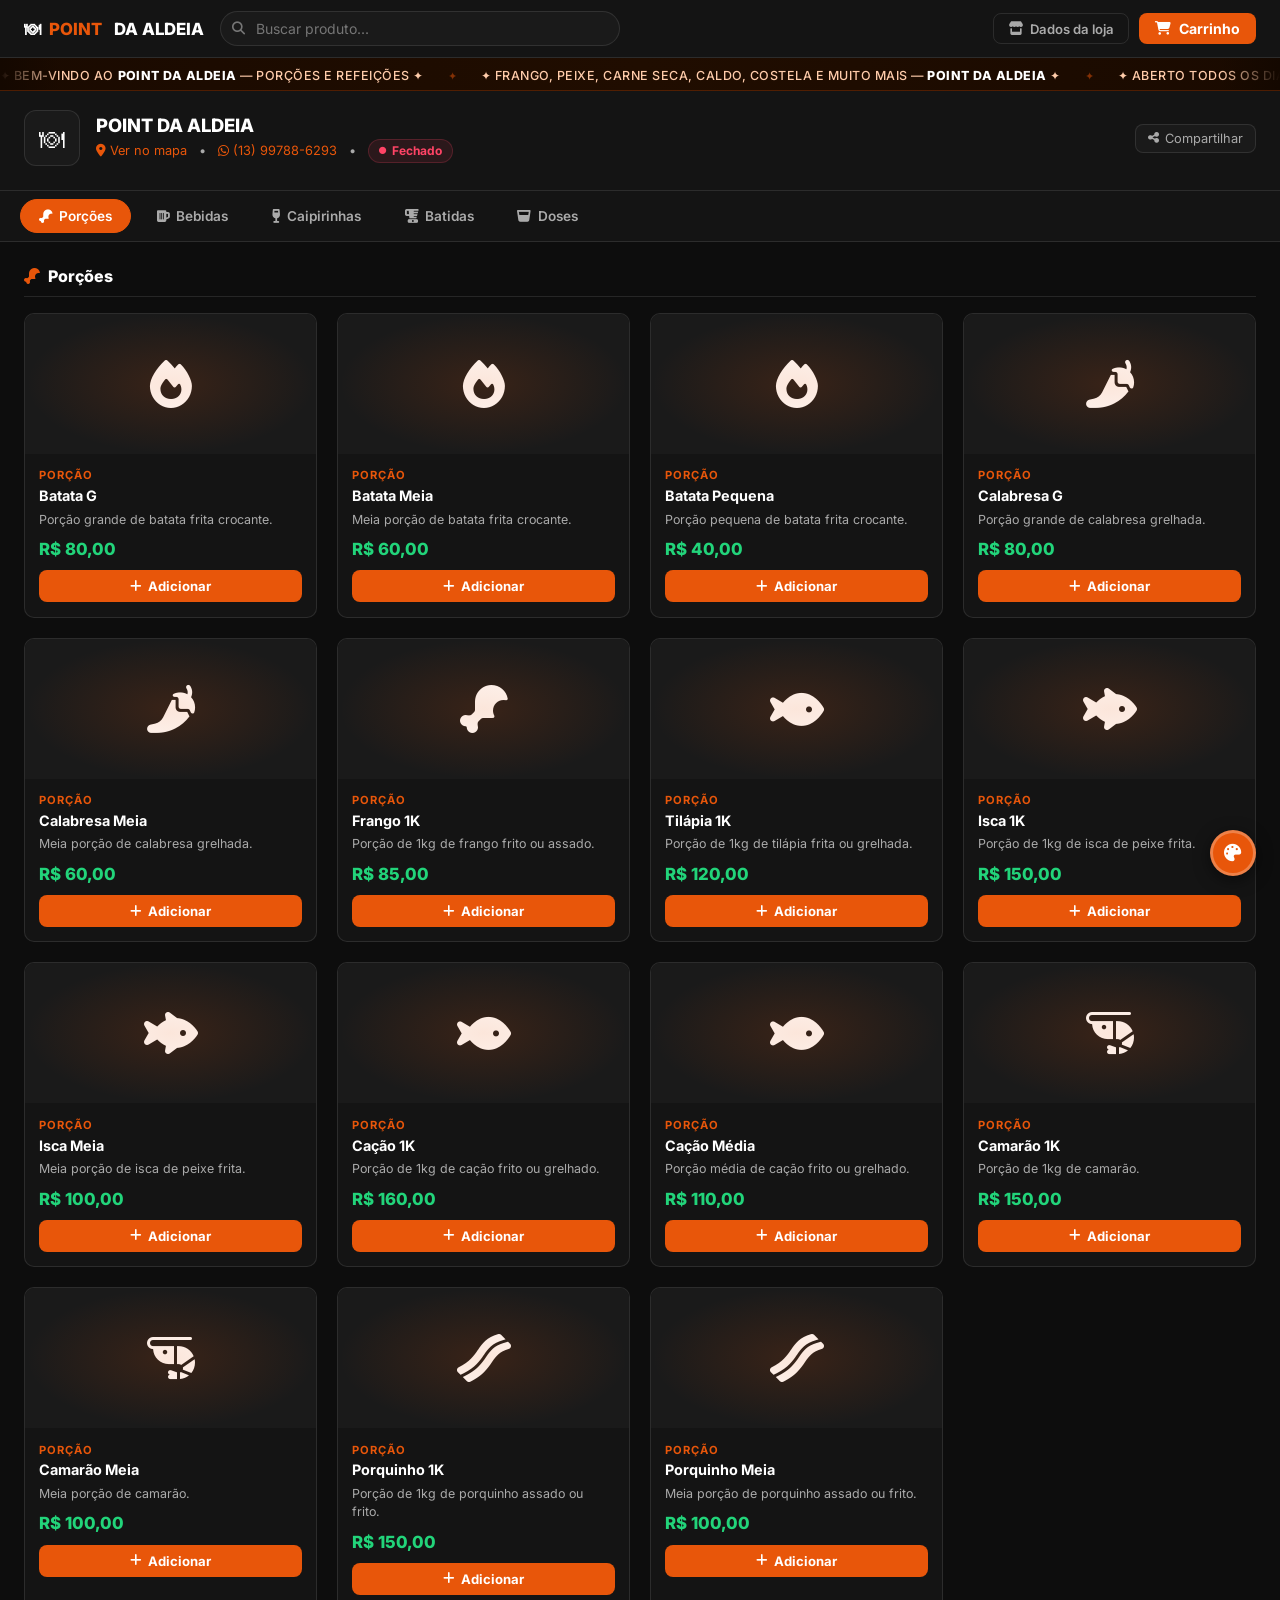
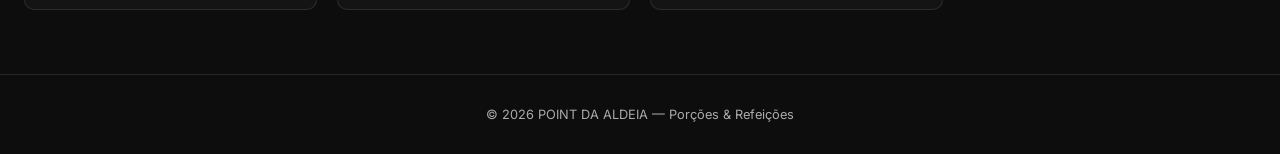
==== index.html @ bfcce894 "Atualizacao 05/09/2026 11:30:42" ====
﻿<!DOCTYPE html>
<html lang="pt-BR">
<head>
<meta charset="UTF-8">
<meta name="viewport" content="width=device-width, initial-scale=1.0, maximum-scale=1.0">
<title>POINT DA ALDEIA</title>
<link href="https://fonts.googleapis.com/css2?family=Inter:wght@300;400;500;600;700;800&display=swap" rel="stylesheet">
<link rel="stylesheet" href="https://cdnjs.cloudflare.com/ajax/libs/font-awesome/6.5.0/css/all.min.css">
<style>
/* ===================== LOJA (dark) ===================== */
:root{
  --bg:#0d0d0d;--bg2:#141414;--bg3:#1a1a1a;--card:#141414;
  --border:rgba(255,255,255,.10);--primary:#e8560a;--primary-d:#c44308;
  --text:#ffffff;--text2:#aaa;--success:#22d47a;--danger:#ff4466;
  --radius:10px;--shadow:0 8px 32px rgba(0,0,0,.5);
}
*{margin:0;padding:0;box-sizing:border-box;}
html{scroll-behavior:smooth;}
body{font-family:'Inter',sans-serif;background:var(--bg);color:var(--text);min-height:100vh;display:flex;flex-direction:column;}
a{text-decoration:none;color:inherit;}
button{font-family:inherit;cursor:pointer;}

/* TOPBAR */
.topbar{background:var(--bg2);border-bottom:1px solid var(--border);height:58px;display:flex;align-items:center;gap:1rem;padding:0 1.5rem;position:sticky;top:0;z-index:100;}
.topbar-logo{font-size:1.05rem;font-weight:800;white-space:nowrap;flex-shrink:0;display:flex;align-items:center;gap:.5rem;}
.topbar-logo span{color:var(--primary);}
.topbar-search{flex:1;max-width:400px;position:relative;display:flex;align-items:center;}
.topbar-search i{position:absolute;left:.75rem;font-size:.82rem;pointer-events:none;opacity:.4;}
.topbar-search input{width:100%;background:var(--bg3);border:1px solid var(--border);color:var(--text);padding:.48rem .85rem .48rem 2.2rem;border-radius:20px;font-size:.875rem;font-family:inherit;outline:none;transition:border .2s;}
.topbar-search input:focus{border-color:var(--primary);}
.topbar-right{display:flex;align-items:center;gap:.6rem;margin-left:auto;flex-shrink:0;}
.btn-dados{background:transparent;border:1px solid var(--border);color:var(--text2);padding:.4rem .9rem;border-radius:8px;font-size:.82rem;font-weight:600;display:flex;align-items:center;gap:.4rem;transition:all .2s;}
.btn-dados:hover{border-color:var(--primary);color:var(--primary);}
/* BOTÃO CARRINHO NA TOPBAR */
.btn-cart-top{position:relative;background:var(--primary);color:#fff;border:none;padding:.42rem 1rem;border-radius:8px;font-size:.88rem;font-weight:700;display:flex;align-items:center;gap:.5rem;cursor:pointer;transition:background .2s;}
.btn-cart-top:hover{background:var(--primary-d);}
.btn-cart-top .ct-badge{background:#fff;color:var(--primary);font-size:.65rem;font-weight:800;border-radius:50%;width:18px;height:18px;display:inline-flex;align-items:center;justify-content:center;margin-left:2px;}
.btn-cart-top .ct-badge.hidden{display:none;}

/* TICKER */
.ticker-wrap{width:100%;overflow:hidden;background:linear-gradient(90deg,#1a0a00,#200d00,#1a0a00);border-bottom:1px solid rgba(232,86,10,.25);padding:.38rem 0;position:relative;}
.ticker-wrap::before,.ticker-wrap::after{content:'';position:absolute;top:0;width:60px;height:100%;z-index:2;}
.ticker-wrap::before{left:0;background:linear-gradient(to right,#140800,transparent);}
.ticker-wrap::after{right:0;background:linear-gradient(to left,#140800,transparent);}
.ticker-track{display:inline-flex;align-items:center;gap:1.5rem;white-space:nowrap;animation:ticker 35s linear infinite;}
.ticker-track:hover{animation-play-state:paused;}
.ticker-item{font-size:.78rem;font-weight:500;color:#ffccaa;letter-spacing:.04em;text-transform:uppercase;}
.ticker-item strong{color:#fff;font-weight:800;}
.ticker-sep{color:rgba(232,86,10,.5);font-size:.7rem;}
@keyframes ticker{0%{transform:translateX(0);}100%{transform:translateX(-50%);}}

/* STORE HEADER */
.store-header{background:var(--bg2);border-bottom:1px solid var(--border);padding:1.2rem 1.5rem .9rem;}
.store-header-top{display:flex;align-items:center;gap:1rem;margin-bottom:.6rem;}
.store-avatar{width:56px;height:56px;border-radius:12px;background:var(--bg3);border:1px solid var(--border);display:flex;align-items:center;justify-content:center;font-size:1.6rem;flex-shrink:0;}
.store-info h1{font-size:1.15rem;font-weight:800;margin-bottom:.2rem;}
.store-meta{display:flex;align-items:center;gap:.75rem;flex-wrap:wrap;font-size:.8rem;color:var(--text2);}
.store-meta a{color:var(--primary);}
.store-meta a:hover{text-decoration:underline;}
.status-pill{display:inline-flex;align-items:center;gap:.35rem;font-size:.75rem;font-weight:700;padding:.2rem .65rem;border-radius:50px;}
.status-pill.open{background:rgba(34,212,122,.12);color:var(--success);border:1px solid rgba(34,212,122,.25);}
.status-pill.closed{background:rgba(255,68,102,.1);color:var(--danger);border:1px solid rgba(255,68,102,.2);}
.btn-share{background:var(--bg3);border:1px solid var(--border);color:var(--text2);padding:.38rem .75rem;border-radius:8px;font-size:.8rem;display:flex;align-items:center;gap:.4rem;}
.btn-share:hover{border-color:var(--primary);color:var(--primary);}

/* CAT BAR */
.cat-bar-wrap{background:var(--bg2);border-bottom:1px solid var(--border);overflow-x:auto;scrollbar-width:none;position:sticky;top:58px;z-index:90;}
.cat-bar-wrap::-webkit-scrollbar{display:none;}
.cat-bar{display:flex;padding:.5rem 1.25rem;gap:.4rem;min-width:max-content;}
.cat-btn{background:transparent;border:1px solid transparent;color:var(--text2);padding:.5rem 1.1rem;border-radius:20px;font-size:.85rem;font-weight:600;white-space:nowrap;display:flex;align-items:center;gap:.4rem;transition:all .18s;}
.cat-btn:hover{background:var(--bg3);color:var(--text);}
.cat-btn.active{background:var(--primary);border-color:var(--primary);color:#fff;}

/* PRODUTOS */
.products-area{padding:1.5rem;flex:1;}
.cat-section{margin-bottom:2.5rem;}
.cat-section-title{font-size:1rem;font-weight:800;margin-bottom:1rem;padding-bottom:.6rem;border-bottom:1px solid var(--border);display:flex;align-items:center;gap:.5rem;}
.products-grid{display:grid;grid-template-columns:repeat(auto-fill,minmax(270px,1fr));gap:1.25rem;}
.product-card{background:var(--card);border:1px solid var(--border);border-radius:var(--radius);overflow:hidden;transition:transform .2s,box-shadow .2s,border-color .2s;cursor:pointer;}
.product-card:hover{transform:translateY(-4px);box-shadow:0 12px 40px rgba(0,0,0,.6);border-color:rgba(232,86,10,.4);}
.product-card.hidden{display:none;}
.card-img{width:100%;height:140px;background:var(--bg3);display:flex;align-items:center;justify-content:center;font-size:3rem;position:relative;overflow:hidden;}
.card-img .bg-gradient{position:absolute;inset:0;background:radial-gradient(ellipse at center,rgba(232,86,10,.15),transparent 70%);}
.card-body{padding:.9rem;}
.card-cat{font-size:.7rem;color:var(--primary);font-weight:700;text-transform:uppercase;letter-spacing:.08em;margin-bottom:.3rem;}
.card-body h3{font-size:.9rem;font-weight:700;line-height:1.3;margin-bottom:.3rem;}
.card-desc{font-size:.78rem;color:var(--text2);margin-bottom:.65rem;display:-webkit-box;-webkit-line-clamp:2;-webkit-box-orient:vertical;overflow:hidden;line-height:1.45;}
.card-price{font-size:1.05rem;font-weight:800;color:var(--success);margin-bottom:.7rem;}
.card-actions{display:flex;gap:.5rem;}
.btn-pedir{flex:1;background:var(--primary);color:#fff;border:none;padding:.5rem;border-radius:8px;font-weight:700;font-size:.82rem;display:flex;align-items:center;justify-content:center;gap:.35rem;transition:background .2s;cursor:pointer;}
.btn-pedir:hover{background:var(--primary-d);}
.empty-state{grid-column:1/-1;text-align:center;padding:4rem 2rem;color:var(--text2);}
.empty-state i{font-size:3rem;margin-bottom:1rem;display:block;opacity:.4;}
.footer{text-align:center;padding:2rem 1.5rem;color:var(--text2);font-size:.8rem;border-top:1px solid var(--border);margin-top:auto;}

/* MODAL PRODUTO (loja) */
.modal-overlay{display:none;position:fixed;inset:0;background:rgba(0,0,0,.8);z-index:400;align-items:center;justify-content:center;padding:1rem;backdrop-filter:blur(4px);}
.modal-overlay.open{display:flex;}
.loja-modal{background:var(--bg2);border:1px solid var(--border);border-radius:14px;width:100%;max-width:480px;max-height:90vh;overflow-y:auto;position:relative;box-shadow:var(--shadow);}
.loja-modal-img{width:100%;height:200px;background:var(--bg3);display:flex;align-items:center;justify-content:center;font-size:4rem;position:relative;}
.loja-modal-body{padding:1.5rem;}
.loja-modal-body h2{font-size:1.25rem;font-weight:800;margin-bottom:.5rem;}
.loja-modal-price{font-size:1.4rem;font-weight:800;color:var(--success);margin-bottom:.5rem;}
.loja-modal-cat{font-size:.75rem;color:var(--primary);font-weight:700;text-transform:uppercase;letter-spacing:.08em;margin-bottom:.75rem;}
.loja-modal-desc{font-size:.875rem;color:var(--text2);line-height:1.65;margin-bottom:1.5rem;}
.btn-close-loja-modal{position:absolute;top:.9rem;right:.9rem;background:var(--bg3);border:1px solid var(--border);color:var(--text2);width:30px;height:30px;border-radius:7px;display:flex;align-items:center;justify-content:center;font-size:.9rem;z-index:1;cursor:pointer;}
.loja-modal-actions{display:flex;gap:.75rem;}
.btn-add-modal{flex:1;background:var(--primary);color:#fff;border:none;padding:.75rem;border-radius:10px;font-size:.95rem;font-weight:800;cursor:pointer;}
.btn-add-modal:hover{background:var(--primary-d);}
.btn-close-modal-sec{background:var(--bg3);border:1px solid var(--border);color:var(--text2);padding:.75rem 1.2rem;border-radius:10px;font-size:.9rem;font-weight:700;cursor:pointer;}

/* TOAST */
.toast-wrap{position:fixed;bottom:1.5rem;left:50%;transform:translateX(-50%);z-index:9999;display:flex;flex-direction:column;gap:.4rem;align-items:center;pointer-events:none;}
.toast{background:var(--bg2);border:1px solid var(--border);padding:.65rem 1.1rem;border-radius:10px;font-size:.85rem;min-width:200px;text-align:center;box-shadow:var(--shadow);animation:fadeUp .3s ease;}
.toast.success{border-color:var(--success);color:var(--success);}
.toast.error{border-color:var(--danger);color:var(--danger);}
@keyframes fadeUp{from{opacity:0;transform:translateY(10px);}to{opacity:1;transform:translateY(0);}}

@media(max-width:600px){
  .topbar{padding:0 .75rem;gap:.5rem;}
  .topbar-logo{font-size:.88rem;}
  .btn-dados span{display:none;}
  .products-area{padding:.75rem;}
  .products-grid{grid-template-columns:repeat(auto-fill,minmax(155px,1fr));gap:.75rem;}
  .card-img{height:110px;font-size:2.2rem;}
  .store-header{padding:.9rem .75rem .75rem;}
}

/* ===================== DRAWER DO CARRINHO ===================== */
#drawer-bg{
  display:none;position:fixed;inset:0;background:rgba(0,0,0,.6);z-index:500;
  backdrop-filter:blur(2px);
}
#drawer-bg.open{display:block;}

#cart-drawer{
  position:fixed;top:0;right:-100%;bottom:0;
  width:100%;max-width:520px;
  background:#f2f2f2;
  z-index:501;
  display:flex;flex-direction:column;
  transition:right .3s cubic-bezier(.25,.8,.25,1);
  overflow:hidden;
  font-family:'Inter',sans-serif;
}
#cart-drawer.open{right:0;}

/* Variáveis do drawer (tema claro) */
#cart-drawer{
  --dr-red:var(--primary);--dr-red-d:var(--primary-d);--dr-bg:#f2f2f2;--dr-white:#fff;
  --dr-border:#e5e5e5;--dr-text:#1a1a1a;--dr-muted:#888;--dr-radius:10px;
  --dr-success:#22c55e;
}

/* Páginas do drawer */
.dr-page{display:none;flex-direction:column;height:100%;}
.dr-page.active{display:flex;}

/* Topbar do drawer */
.dr-topbar{
  display:flex;align-items:center;justify-content:space-between;
  padding:12px 16px;border-bottom:1px solid var(--dr-border);
  background:var(--dr-white);min-height:52px;flex-shrink:0;
}
.dr-back{width:32px;height:32px;display:flex;align-items:center;justify-content:center;color:var(--dr-red);font-size:1rem;cursor:pointer;border:none;background:none;}
.dr-title{font-size:.95rem;font-weight:700;color:var(--dr-text);flex:1;text-align:center;}
.dr-action{font-size:.82rem;font-weight:700;color:var(--dr-red);cursor:pointer;border:none;background:none;min-width:32px;text-align:right;}

/* Body rolável */
.dr-body{flex:1;overflow-y:auto;}

/* Bottom bar */
.dr-bottom{padding:12px 16px;border-top:1px solid var(--dr-border);background:var(--dr-white);flex-shrink:0;}
.dr-sub-row{display:flex;justify-content:space-between;font-size:.82rem;color:var(--dr-muted);margin-bottom:8px;}
.dr-sub-row strong{color:var(--dr-text);}
.dr-btn{width:100%;padding:14px;background:var(--dr-red);color:#fff;border:none;border-radius:var(--dr-radius);font-size:1rem;font-weight:700;cursor:pointer;transition:background .2s;font-family:'Inter',sans-serif;}
.dr-btn:hover{background:var(--dr-red-d);}
.dr-btn:disabled{background:#ccc;cursor:not-allowed;}


/* Itens do carrinho */
.cart-item{display:flex;align-items:flex-start;justify-content:space-between;padding:14px 16px;border-bottom:1px solid var(--dr-border);gap:10px;background:var(--dr-white);}
.ci-info h4{font-size:.9rem;font-weight:700;color:var(--dr-text);margin-bottom:3px;}
.ci-info .obs{font-size:.75rem;color:var(--dr-muted);margin-bottom:5px;}
.ci-info .price{font-size:.88rem;font-weight:700;color:var(--dr-text);}
.ci-right{display:flex;flex-direction:column;align-items:flex-end;gap:6px;}
.ci-alterar{font-size:.75rem;font-weight:700;color:var(--dr-red);cursor:pointer;border:none;background:none;}
.qty-ctrl{display:flex;align-items:center;gap:6px;border:1.5px solid var(--dr-border);border-radius:8px;overflow:hidden;}
.qty-ctrl button{width:30px;height:30px;display:flex;align-items:center;justify-content:center;color:var(--dr-red);cursor:pointer;border:none;background:none;font-size:.8rem;}
.qty-ctrl .qv{font-size:.88rem;font-weight:700;min-width:18px;text-align:center;color:var(--dr-text);}
.add-more{display:block;text-align:center;padding:14px 16px;color:var(--dr-red);font-size:.88rem;font-weight:700;cursor:pointer;border:none;background:none;width:100%;}

/* Produto detalhe */
.prod-img-dr{width:100%;height:200px;background:#f0ebe6;display:flex;align-items:center;justify-content:center;font-size:5rem;}
.prod-body-dr{padding:16px;}
.prod-body-dr h2{font-size:1.1rem;font-weight:800;color:var(--dr-text);margin-bottom:4px;}
.prod-price-dr{font-size:.9rem;color:var(--dr-muted);margin-bottom:14px;}
.prod-price-dr span{color:var(--dr-red);font-weight:700;}
.obs-label{font-size:.88rem;font-weight:700;color:var(--dr-text);margin-bottom:8px;}
.obs-input{width:100%;padding:12px;border:1.5px solid var(--dr-border);border-radius:8px;font-size:.88rem;color:var(--dr-text);resize:none;min-height:70px;outline:none;font-family:'Inter',sans-serif;}
.obs-input:focus{border-color:var(--dr-red);}
.add-bar{display:flex;align-items:center;justify-content:space-between;padding:12px 16px;border-top:1px solid var(--dr-border);background:var(--dr-white);flex-shrink:0;}
.add-bar .qty-ctrl button{width:34px;height:34px;}
.add-total-info{font-size:.75rem;color:var(--dr-muted);}
.add-total-info strong{display:block;font-size:.88rem;color:var(--dr-text);}
.btn-add-dr{padding:11px 24px;background:var(--dr-red);color:#fff;border-radius:10px;font-size:.9rem;font-weight:700;cursor:pointer;border:none;font-family:'Inter',sans-serif;}
.btn-add-dr:hover{background:var(--dr-red-d);}

/* Option cards */
.opt-card{display:flex;align-items:center;justify-content:space-between;padding:16px;border-bottom:1px solid var(--dr-border);cursor:pointer;background:var(--dr-white);transition:background .15s;}
.opt-card:hover{background:#fafafa;}
.opt-card.disabled{opacity:.4;pointer-events:none;}
.opt-left{display:flex;align-items:center;gap:12px;}
.opt-icon{width:40px;height:40px;border-radius:50%;display:flex;align-items:center;justify-content:center;font-size:1.1rem;flex-shrink:0;}
.opt-icon.red{background:#fde8df;color:var(--dr-red);}
.opt-icon.gray{background:#f0f0f0;color:#999;}
.opt-icon.green{background:#e6f9ef;color:#22c55e;}
.opt-icon.blue{background:#e8f0fe;color:#4285f4;}
.opt-icon.pix{background:#e6f9f5;color:#32bcad;}
.opt-text h4{font-size:.9rem;font-weight:700;color:var(--dr-text);margin-bottom:2px;}
.opt-text p{font-size:.78rem;color:var(--dr-muted);}
.opt-chevron{color:var(--dr-muted);font-size:.8rem;}

/* Forms */
.form-sec{padding:16px;}
.fg{margin-bottom:14px;}
.fg label{display:block;font-size:.78rem;font-weight:600;color:var(--dr-muted);margin-bottom:5px;}
.fg label .req{color:var(--dr-red);}
.fg input,.fg select{width:100%;padding:11px 12px;border:1.5px solid var(--dr-border);border-radius:8px;font-size:.9rem;color:var(--dr-text);background:var(--dr-white);outline:none;transition:border .2s;font-family:'Inter',sans-serif;}
.fg input:focus,.fg select:focus{border-color:var(--dr-red);}
.fg-row{display:grid;grid-template-columns:1fr 1fr;gap:10px;}
.fg-row3{display:grid;grid-template-columns:1fr 1fr 1fr;gap:10px;}
.phone-row{display:flex;gap:6px;}
.phone-flag{display:flex;align-items:center;gap:4px;padding:11px 10px;border:1.5px solid var(--dr-border);border-radius:8px;font-size:.85rem;font-weight:600;flex-shrink:0;color:var(--dr-text);}

/* Revisar */
.rev-sec{border-bottom:1px solid var(--dr-border);padding:14px 16px;background:var(--dr-white);}
.rev-hdr{display:flex;align-items:center;justify-content:space-between;margin-bottom:8px;}
.rev-hdr h3{font-size:.88rem;font-weight:700;color:var(--dr-text);display:flex;align-items:center;gap:8px;}
.rev-hdr .alt{font-size:.78rem;font-weight:700;color:var(--dr-red);cursor:pointer;border:none;background:none;}
.rev-info{font-size:.83rem;color:var(--dr-muted);line-height:1.6;}
.rev-info strong{color:var(--dr-text);}
.tot-sec{padding:14px 16px;}
.tot-row{display:flex;justify-content:space-between;font-size:.88rem;margin-bottom:5px;color:var(--dr-muted);}
.tot-row.final{font-size:1rem;font-weight:800;color:var(--dr-text);margin-top:8px;padding-top:8px;border-top:1px solid var(--dr-border);}
.cupom-sec{padding:10px 16px;border-top:1px solid var(--dr-border);}
.cupom-tog{display:flex;align-items:center;justify-content:space-between;cursor:pointer;font-size:.85rem;font-weight:600;color:var(--dr-text);border:none;background:none;width:100%;}

/* Confirmação */
.conf-body{padding:18px 16px;}
.conf-hdr{display:flex;align-items:flex-start;justify-content:space-between;margin-bottom:4px;}
.conf-hdr h2{font-size:1rem;font-weight:800;color:var(--dr-text);}
.conf-badge{font-size:.75rem;font-weight:700;padding:4px 12px;border-radius:50px;background:#fff8e1;color:#f59e0b;border:1px solid #fde68a;}
.conf-date{font-size:.8rem;color:var(--dr-muted);margin-bottom:14px;}
.btn-wa-full{width:100%;padding:14px;background:#25D366;color:#fff;border:none;border-radius:var(--dr-radius);font-size:1rem;font-weight:700;display:flex;align-items:center;justify-content:center;gap:8px;margin-bottom:14px;cursor:pointer;font-family:'Inter',sans-serif;}
.btn-wa-full:hover{background:#1ebe5d;}
.conf-items{border:1px solid var(--dr-border);border-radius:var(--dr-radius);overflow:hidden;margin-bottom:12px;}
.conf-item{display:flex;justify-content:space-between;padding:10px 14px;font-size:.88rem;border-bottom:1px solid var(--dr-border);background:var(--dr-white);}
.conf-item:last-child{border-bottom:none;}
.conf-item .nm{font-weight:600;color:var(--dr-text);}
.conf-item .vl{font-weight:700;color:var(--dr-text);}
.conf-totals{border:1px solid var(--dr-border);border-radius:var(--dr-radius);overflow:hidden;margin-bottom:12px;}
.conf-tot-row{display:flex;justify-content:space-between;padding:10px 14px;font-size:.88rem;border-bottom:1px solid var(--dr-border);color:var(--dr-muted);background:var(--dr-white);}
.conf-tot-row:last-child{border-bottom:none;font-weight:800;color:var(--dr-text);font-size:.95rem;}
.conf-info{border:1px solid var(--dr-border);border-radius:var(--dr-radius);padding:12px 14px;font-size:.85rem;margin-bottom:10px;background:var(--dr-white);}
.conf-info h4{font-size:.75rem;font-weight:700;color:var(--dr-muted);margin-bottom:5px;text-transform:uppercase;letter-spacing:.04em;}
.conf-info p{color:var(--dr-muted);line-height:1.6;}
.conf-info strong{color:var(--dr-red);}
.btn-voltar-loja{width:100%;padding:12px;background:#f0f0f0;color:var(--dr-text);border:none;border-radius:var(--dr-radius);font-size:.9rem;font-weight:700;cursor:pointer;font-family:'Inter',sans-serif;}

/* Modal troco */
.troco-bg{display:none;position:fixed;inset:0;background:rgba(0,0,0,.5);z-index:600;align-items:flex-end;justify-content:center;}
.troco-bg.open{display:flex;}
.troco-box{background:#fff;border-radius:16px 16px 0 0;padding:24px 20px 32px;width:100%;max-width:520px;}
.troco-box h3{font-size:1rem;font-weight:800;color:#1a1a1a;margin-bottom:6px;}
.troco-box p{font-size:.85rem;color:#888;margin-bottom:12px;}
.troco-box input{width:100%;padding:12px;border:1.5px solid #e5e5e5;border-radius:8px;font-size:1rem;outline:none;margin-bottom:12px;font-family:'Inter',sans-serif;}
.troco-box input:focus{border-color:var(--primary);}
.btn-troco-ok{width:100%;padding:14px;background:var(--primary);color:#fff;border:none;border-radius:10px;font-size:.95rem;font-weight:700;cursor:pointer;margin-bottom:8px;font-family:'Inter',sans-serif;}
.btn-troco-cancel{width:100%;padding:12px;background:#f0f0f0;color:#1a1a1a;border:none;border-radius:10px;font-size:.9rem;font-weight:600;cursor:pointer;font-family:'Inter',sans-serif;}

/* Carrinho vazio */
.cart-empty{display:flex;flex-direction:column;align-items:center;justify-content:center;padding:60px 20px;color:var(--dr-muted);text-align:center;}
.cart-empty i{font-size:2.5rem;margin-bottom:12px;opacity:.3;}
.cart-empty p{margin-bottom:16px;font-size:.9rem;}
.cart-empty button{background:none;border:none;color:var(--dr-red);font-size:.9rem;font-weight:700;cursor:pointer;}

@media(min-width:600px){
  .troco-bg{align-items:center;}
  .troco-box{border-radius:16px;}
}
</style>
</head>
<body>

<!-- ======= TOPBAR ======= -->
<header class="topbar">
  <div class="topbar-logo">&#127869; <span>POINT</span>&nbsp;DA ALDEIA</div>
  <div class="topbar-search">
    <i class="fas fa-search"></i>
    <input type="text" id="searchInput" placeholder="Buscar produto...">
  </div>
  <div class="topbar-right">
    <a href="loja.html" class="btn-dados">
      <i class="fas fa-store"></i> <span>Dados da loja</span>
    </a>
    <button class="btn-cart-top" onclick="drawerAbrir('dr-carrinho')" id="btnCartTop">
      <i class="fas fa-shopping-cart"></i> Carrinho
      <span class="ct-badge hidden" id="ctBadge">0</span>
    </button>
  </div>
</header>

<!-- TICKER -->
<div class="ticker-wrap">
  <div class="ticker-track">
    <span class="ticker-item">&#10022; Bem-vindo ao <strong>POINT DA ALDEIA</strong> &mdash; Por&ccedil;&otilde;es e Refei&ccedil;&otilde;es &#10022;</span>
    <span class="ticker-sep">&#10022;</span>
    <span class="ticker-item">&#10022; Frango, peixe, carne seca, caldo, costela e muito mais &mdash; <strong>POINT DA ALDEIA</strong> &#10022;</span>
    <span class="ticker-sep">&#10022;</span>
    <span class="ticker-item">&#10022; Aberto todos os dias das <strong>11h &agrave;s 20h</strong> &#10022;</span>
    <span class="ticker-sep">&#10022;</span>
    <span class="ticker-item">&#10022; Bem-vindo ao <strong>POINT DA ALDEIA</strong> &mdash; Por&ccedil;&otilde;es e Refei&ccedil;&otilde;es &#10022;</span>
    <span class="ticker-sep">&#10022;</span>
    <span class="ticker-item">&#10022; Frango, peixe, carne seca, caldo, costela e muito mais &mdash; <strong>POINT DA ALDEIA</strong> &#10022;</span>
    <span class="ticker-sep">&#10022;</span>
    <span class="ticker-item">&#10022; Aberto todos os dias das <strong>11h &agrave;s 20h</strong> &#10022;</span>
    <span class="ticker-sep">&#10022;</span>
  </div>
</div>

<!-- STORE HEADER -->
<div class="store-header">
  <div class="store-header-top">
    <div class="store-avatar">&#127869;</div>
    <div class="store-info">
      <h1>POINT DA ALDEIA</h1>
      <div class="store-meta">
        <a href="https://maps.app.goo.gl/3Fhbeh4ubEvN22kW8" target="_blank"><i class="fas fa-map-marker-alt"></i> Ver no mapa</a>
        <span>&bull;</span>
        <a href="https://wa.me/5513997886293" target="_blank"><i class="fab fa-whatsapp"></i> (13) 99788-6293</a>
        <span>&bull;</span>
        <span id="statusBadge" class="status-pill"></span>
      </div>
    </div>
    <div style="margin-left:auto;">
      <button class="btn-share" onclick="compartilhar()"><i class="fas fa-share-alt"></i> Compartilhar</button>
    </div>
  </div>
</div>

<!-- CAT BAR -->
<div class="cat-bar-wrap">
  <div class="cat-bar" id="catBar">
    <button class="cat-btn active" data-cat="porcoes"><i class="fas fa-drumstick-bite"></i> Por&ccedil;&otilde;es</button>
    <button class="cat-btn" data-cat="bebidas"><i class="fas fa-beer-mug-empty"></i> Bebidas</button>
    <button class="cat-btn" data-cat="caipirinhas"><i class="fas fa-wine-glass"></i> Caipirinhas</button>
    <button class="cat-btn" data-cat="batidas"><i class="fas fa-blender"></i> Batidas</button>
    <button class="cat-btn" data-cat="doses"><i class="fas fa-glass-whiskey"></i> Doses</button>
  </div>
</div>

<!-- PRODUTOS -->
<main class="products-area" id="productsArea">

  <!-- ===== PORÇÕES ===== -->
  <section class="cat-section" id="sec-porcoes">
    <h2 class="cat-section-title"><i class="fas fa-drumstick-bite" style="color:var(--primary)"></i> Por&ccedil;&otilde;es</h2>
    <div class="products-grid">

      <!-- Batata G -->
      <div class="product-card" data-name="batata frita grande porcao" onclick="abrirProdutoDrawer('Batata G',80,'🍟','Porção','Porção grande de batata frita crocante.')">
        <div class="card-img"><div class="bg-gradient"></div><i class="fas fa-fire"></i></div>
        <div class="card-body"><div class="card-cat">Por&ccedil;&atilde;o</div><h3>Batata G</h3><p class="card-desc">Por&ccedil;&atilde;o grande de batata frita crocante.</p><div class="card-price">R$ 80,00</div>
          <div class="card-actions"><button class="btn-pedir" onclick="event.stopPropagation();abrirProdutoDrawer('Batata G',80,'🍟','Porção','Porção grande de batata frita crocante.')"><i class="fas fa-plus"></i> Adicionar</button></div></div></div>

      <!-- Batata Meia -->
      <div class="product-card" data-name="batata frita meia porcao" onclick="abrirProdutoDrawer('Batata Meia',60,'🍟','Porção','Meia porção de batata frita crocante.')">
        <div class="card-img"><div class="bg-gradient"></div><i class="fas fa-fire"></i></div>
        <div class="card-body"><div class="card-cat">Por&ccedil;&atilde;o</div><h3>Batata Meia</h3><p class="card-desc">Meia por&ccedil;&atilde;o de batata frita crocante.</p><div class="card-price">R$ 60,00</div>
          <div class="card-actions"><button class="btn-pedir" onclick="event.stopPropagation();abrirProdutoDrawer('Batata Meia',60,'🍟','Porção','Meia porção de batata frita crocante.')"><i class="fas fa-plus"></i> Adicionar</button></div></div></div>

      <!-- Batata Pequena -->
      <div class="product-card" data-name="batata frita pequena porcao" onclick="abrirProdutoDrawer('Batata Pequena',40,'🍟','Porção','Porção pequena de batata frita crocante.')">
        <div class="card-img"><div class="bg-gradient"></div><i class="fas fa-fire"></i></div>
        <div class="card-body"><div class="card-cat">Por&ccedil;&atilde;o</div><h3>Batata Pequena</h3><p class="card-desc">Por&ccedil;&atilde;o pequena de batata frita crocante.</p><div class="card-price">R$ 40,00</div>
          <div class="card-actions"><button class="btn-pedir" onclick="event.stopPropagation();abrirProdutoDrawer('Batata Pequena',40,'🍟','Porção','Porção pequena de batata frita crocante.')"><i class="fas fa-plus"></i> Adicionar</button></div></div></div>

      <!-- Calabresa G -->
      <div class="product-card" data-name="calabresa linguica grande porcao" onclick="abrirProdutoDrawer('Calabresa G',80,'🌶️','Porção','Porção grande de calabresa grelhada.')">
        <div class="card-img"><div class="bg-gradient"></div><i class="fas fa-pepper-hot"></i></div>
        <div class="card-body"><div class="card-cat">Por&ccedil;&atilde;o</div><h3>Calabresa G</h3><p class="card-desc">Por&ccedil;&atilde;o grande de calabresa grelhada.</p><div class="card-price">R$ 80,00</div>
          <div class="card-actions"><button class="btn-pedir" onclick="event.stopPropagation();abrirProdutoDrawer('Calabresa G',80,'🌶️','Porção','Porção grande de calabresa grelhada.')"><i class="fas fa-plus"></i> Adicionar</button></div></div></div>

      <!-- Calabresa Meia -->
      <div class="product-card" data-name="calabresa linguica meia porcao" onclick="abrirProdutoDrawer('Calabresa Meia',60,'🌶️','Porção','Meia porção de calabresa grelhada.')">
        <div class="card-img"><div class="bg-gradient"></div><i class="fas fa-pepper-hot"></i></div>
        <div class="card-body"><div class="card-cat">Por&ccedil;&atilde;o</div><h3>Calabresa Meia</h3><p class="card-desc">Meia por&ccedil;&atilde;o de calabresa grelhada.</p><div class="card-price">R$ 60,00</div>
          <div class="card-actions"><button class="btn-pedir" onclick="event.stopPropagation();abrirProdutoDrawer('Calabresa Meia',60,'🌶️','Porção','Meia porção de calabresa grelhada.')"><i class="fas fa-plus"></i> Adicionar</button></div></div></div>

      <!-- Frango 1K -->
      <div class="product-card" data-name="frango 1kg porcao" onclick="abrirProdutoDrawer('Frango 1K',85,'🍗','Porção','Porção de 1kg de frango frito ou assado.')">
        <div class="card-img"><div class="bg-gradient"></div><i class="fas fa-drumstick-bite"></i></div>
        <div class="card-body"><div class="card-cat">Por&ccedil;&atilde;o</div><h3>Frango 1K</h3><p class="card-desc">Por&ccedil;&atilde;o de 1kg de frango frito ou assado.</p><div class="card-price">R$ 85,00</div>
          <div class="card-actions"><button class="btn-pedir" onclick="event.stopPropagation();abrirProdutoDrawer('Frango 1K',85,'🍗','Porção','Porção de 1kg de frango frito ou assado.')"><i class="fas fa-plus"></i> Adicionar</button></div></div></div>

      <!-- Tilápia 1K -->
      <div class="product-card" data-name="tilapia peixe 1kg porcao" onclick="abrirProdutoDrawer('Tilápia 1K',120,'🐟','Porção','Porção de 1kg de tilápia frita ou grelhada.')">
        <div class="card-img"><div class="bg-gradient"></div><i class="fas fa-fish"></i></div>
        <div class="card-body"><div class="card-cat">Por&ccedil;&atilde;o</div><h3>Til&aacute;pia 1K</h3><p class="card-desc">Por&ccedil;&atilde;o de 1kg de til&aacute;pia frita ou grelhada.</p><div class="card-price">R$ 120,00</div>
          <div class="card-actions"><button class="btn-pedir" onclick="event.stopPropagation();abrirProdutoDrawer('Tilápia 1K',120,'🐟','Porção','Porção de 1kg de tilápia frita ou grelhada.')"><i class="fas fa-plus"></i> Adicionar</button></div></div></div>

      <!-- Isca 1K -->
      <div class="product-card" data-name="isca peixe 1kg porcao" onclick="abrirProdutoDrawer('Isca 1K',150,'🐠','Porção','Porção de 1kg de isca de peixe frita.')">
        <div class="card-img"><div class="bg-gradient"></div><i class="fas fa-fish-fins"></i></div>
        <div class="card-body"><div class="card-cat">Por&ccedil;&atilde;o</div><h3>Isca 1K</h3><p class="card-desc">Por&ccedil;&atilde;o de 1kg de isca de peixe frita.</p><div class="card-price">R$ 150,00</div>
          <div class="card-actions"><button class="btn-pedir" onclick="event.stopPropagation();abrirProdutoDrawer('Isca 1K',150,'🐠','Porção','Porção de 1kg de isca de peixe frita.')"><i class="fas fa-plus"></i> Adicionar</button></div></div></div>

      <!-- Isca Meia -->
      <div class="product-card" data-name="isca peixe meia porcao" onclick="abrirProdutoDrawer('Isca Meia',100,'🐠','Porção','Meia porção de isca de peixe frita.')">
        <div class="card-img"><div class="bg-gradient"></div><i class="fas fa-fish-fins"></i></div>
        <div class="card-body"><div class="card-cat">Por&ccedil;&atilde;o</div><h3>Isca Meia</h3><p class="card-desc">Meia por&ccedil;&atilde;o de isca de peixe frita.</p><div class="card-price">R$ 100,00</div>
          <div class="card-actions"><button class="btn-pedir" onclick="event.stopPropagation();abrirProdutoDrawer('Isca Meia',100,'🐠','Porção','Meia porção de isca de peixe frita.')"><i class="fas fa-plus"></i> Adicionar</button></div></div></div>

      <!-- Cação 1K -->
      <div class="product-card" data-name="cacao tubarao peixe 1kg porcao" onclick="abrirProdutoDrawer('Cação 1K',160,'🦈','Porção','Porção de 1kg de cação frito ou grelhado.')">
        <div class="card-img"><div class="bg-gradient"></div><i class="fas fa-fish"></i></div>
        <div class="card-body"><div class="card-cat">Por&ccedil;&atilde;o</div><h3>Ca&ccedil;&atilde;o 1K</h3><p class="card-desc">Por&ccedil;&atilde;o de 1kg de ca&ccedil;&atilde;o frito ou grelhado.</p><div class="card-price">R$ 160,00</div>
          <div class="card-actions"><button class="btn-pedir" onclick="event.stopPropagation();abrirProdutoDrawer('Cação 1K',160,'🦈','Porção','Porção de 1kg de cação frito ou grelhado.')"><i class="fas fa-plus"></i> Adicionar</button></div></div></div>

      <!-- Cação Média -->
      <div class="product-card" data-name="cacao tubarao peixe media porcao" onclick="abrirProdutoDrawer('Cação Média',110,'🦈','Porção','Porção média de cação frito ou grelhado.')">
        <div class="card-img"><div class="bg-gradient"></div><i class="fas fa-fish"></i></div>
        <div class="card-body"><div class="card-cat">Por&ccedil;&atilde;o</div><h3>Ca&ccedil;&atilde;o M&eacute;dia</h3><p class="card-desc">Por&ccedil;&atilde;o m&eacute;dia de ca&ccedil;&atilde;o frito ou grelhado.</p><div class="card-price">R$ 110,00</div>
          <div class="card-actions"><button class="btn-pedir" onclick="event.stopPropagation();abrirProdutoDrawer('Cação Média',110,'🦈','Porção','Porção média de cação frito ou grelhado.')"><i class="fas fa-plus"></i> Adicionar</button></div></div></div>

      <!-- Camarão 1K -->
      <div class="product-card" data-name="camarao frutos mar 1kg porcao" onclick="abrirProdutoDrawer('Camarão 1K',150,'🦐','Porção','Porção de 1kg de camarão.')">
        <div class="card-img"><div class="bg-gradient"></div><i class="fas fa-shrimp"></i></div>
        <div class="card-body"><div class="card-cat">Por&ccedil;&atilde;o</div><h3>Camar&atilde;o 1K</h3><p class="card-desc">Por&ccedil;&atilde;o de 1kg de camar&atilde;o.</p><div class="card-price">R$ 150,00</div>
          <div class="card-actions"><button class="btn-pedir" onclick="event.stopPropagation();abrirProdutoDrawer('Camarão 1K',150,'🦐','Porção','Porção de 1kg de camarão.')"><i class="fas fa-plus"></i> Adicionar</button></div></div></div>

      <!-- Camarão Meia -->
      <div class="product-card" data-name="camarao frutos mar meia porcao" onclick="abrirProdutoDrawer('Camarão Meia',100,'🦐','Porção','Meia porção de camarão.')">
        <div class="card-img"><div class="bg-gradient"></div><i class="fas fa-shrimp"></i></div>
        <div class="card-body"><div class="card-cat">Por&ccedil;&atilde;o</div><h3>Camar&atilde;o Meia</h3><p class="card-desc">Meia por&ccedil;&atilde;o de camar&atilde;o.</p><div class="card-price">R$ 100,00</div>
          <div class="card-actions"><button class="btn-pedir" onclick="event.stopPropagation();abrirProdutoDrawer('Camarão Meia',100,'🦐','Porção','Meia porção de camarão.')"><i class="fas fa-plus"></i> Adicionar</button></div></div></div>

      <!-- Porquinho 1K -->
      <div class="product-card" data-name="porquinho costelinha suino 1kg porcao" onclick="abrirProdutoDrawer('Porquinho 1K',150,'🐷','Porção','Porção de 1kg de porquinho assado ou frito.')">
        <div class="card-img"><div class="bg-gradient"></div><i class="fas fa-bacon"></i></div>
        <div class="card-body"><div class="card-cat">Por&ccedil;&atilde;o</div><h3>Porquinho 1K</h3><p class="card-desc">Por&ccedil;&atilde;o de 1kg de porquinho assado ou frito.</p><div class="card-price">R$ 150,00</div>
          <div class="card-actions"><button class="btn-pedir" onclick="event.stopPropagation();abrirProdutoDrawer('Porquinho 1K',150,'🐷','Porção','Porção de 1kg de porquinho assado ou frito.')"><i class="fas fa-plus"></i> Adicionar</button></div></div></div>

      <!-- Porquinho Meia -->
      <div class="product-card" data-name="porquinho costelinha suino meia porcao" onclick="abrirProdutoDrawer('Porquinho Meia',100,'🐷','Porção','Meia porção de porquinho assado ou frito.')">
        <div class="card-img"><div class="bg-gradient"></div><i class="fas fa-bacon"></i></div>
        <div class="card-body"><div class="card-cat">Por&ccedil;&atilde;o</div><h3>Porquinho Meia</h3><p class="card-desc">Meia por&ccedil;&atilde;o de porquinho assado ou frito.</p><div class="card-price">R$ 100,00</div>
          <div class="card-actions"><button class="btn-pedir" onclick="event.stopPropagation();abrirProdutoDrawer('Porquinho Meia',100,'🐷','Porção','Meia porção de porquinho assado ou frito.')"><i class="fas fa-plus"></i> Adicionar</button></div></div></div>

    </div>
  </section>

  <!-- ===== BEBIDAS ===== -->
  <section class="cat-section" id="sec-bebidas">
    <h2 class="cat-section-title"><i class="fas fa-beer-mug-empty" style="color:var(--primary)"></i> Bebidas</h2>
    <div class="products-grid">

      <div class="product-card" data-name="agua mineral pequena" onclick="abrirProdutoDrawer('Água P',4,'💧','Bebida','Água mineral pequena gelada.')">
        <div class="card-img"><div class="bg-gradient"></div><i class="fas fa-droplet"></i></div>
        <div class="card-body"><div class="card-cat">Bebida</div><h3>&Aacute;gua P</h3><p class="card-desc">&Aacute;gua mineral pequena gelada.</p><div class="card-price">R$ 4,00</div>
          <div class="card-actions"><button class="btn-pedir" onclick="event.stopPropagation();abrirProdutoDrawer('Água P',4,'💧','Bebida','Água mineral pequena gelada.')"><i class="fas fa-plus"></i> Adicionar</button></div></div></div>

      <div class="product-card" data-name="agua mineral grande" onclick="abrirProdutoDrawer('Água G',7,'💧','Bebida','Água mineral grande gelada.')">
        <div class="card-img"><div class="bg-gradient"></div><i class="fas fa-droplet"></i></div>
        <div class="card-body"><div class="card-cat">Bebida</div><h3>&Aacute;gua G</h3><p class="card-desc">&Aacute;gua mineral grande gelada.</p><div class="card-price">R$ 7,00</div>
          <div class="card-actions"><button class="btn-pedir" onclick="event.stopPropagation();abrirProdutoDrawer('Água G',7,'💧','Bebida','Água mineral grande gelada.')"><i class="fas fa-plus"></i> Adicionar</button></div></div></div>

      <div class="product-card" data-name="skol cerveja lata gelada" onclick="abrirProdutoDrawer('Skol',5,'🍺','Cerveja','Skol lata 350ml bem gelada.')">
        <div class="card-img"><div class="bg-gradient"></div><i class="fas fa-beer-mug-empty"></i></div>
        <div class="card-body"><div class="card-cat">Cerveja</div><h3>Skol</h3><p class="card-desc">Skol lata 350ml bem gelada.</p><div class="card-price">R$ 5,00</div>
          <div class="card-actions"><button class="btn-pedir" onclick="event.stopPropagation();abrirProdutoDrawer('Skol',5,'🍺','Cerveja','Skol lata 350ml bem gelada.')"><i class="fas fa-plus"></i> Adicionar</button></div></div></div>

      <div class="product-card" data-name="itaipava cerveja lata gelada" onclick="abrirProdutoDrawer('Itaipava',4,'🍺','Cerveja','Itaipava lata 350ml bem gelada.')">
        <div class="card-img"><div class="bg-gradient"></div><i class="fas fa-beer-mug-empty"></i></div>
        <div class="card-body"><div class="card-cat">Cerveja</div><h3>Itaipava</h3><p class="card-desc">Itaipava lata 350ml bem gelada.</p><div class="card-price">R$ 4,00</div>
          <div class="card-actions"><button class="btn-pedir" onclick="event.stopPropagation();abrirProdutoDrawer('Itaipava',4,'🍺','Cerveja','Itaipava lata 350ml bem gelada.')"><i class="fas fa-plus"></i> Adicionar</button></div></div></div>

      <div class="product-card" data-name="amstel cerveja lata gelada" onclick="abrirProdutoDrawer('Amstel',6,'🍺','Cerveja','Amstel lata 350ml bem gelada.')">
        <div class="card-img"><div class="bg-gradient"></div><i class="fas fa-beer-mug-empty"></i></div>
        <div class="card-body"><div class="card-cat">Cerveja</div><h3>Amstel</h3><p class="card-desc">Amstel lata 350ml bem gelada.</p><div class="card-price">R$ 6,00</div>
          <div class="card-actions"><button class="btn-pedir" onclick="event.stopPropagation();abrirProdutoDrawer('Amstel',6,'🍺','Cerveja','Amstel lata 350ml bem gelada.')"><i class="fas fa-plus"></i> Adicionar</button></div></div></div>

      <div class="product-card" data-name="imperio cerveja lata gelada" onclick="abrirProdutoDrawer('Império',5,'🍺','Cerveja','Império lata 350ml bem gelada.')">
        <div class="card-img"><div class="bg-gradient"></div><i class="fas fa-beer-mug-empty"></i></div>
        <div class="card-body"><div class="card-cat">Cerveja</div><h3>Imp&eacute;rio</h3><p class="card-desc">Imp&eacute;rio lata 350ml bem gelada.</p><div class="card-price">R$ 5,00</div>
          <div class="card-actions"><button class="btn-pedir" onclick="event.stopPropagation();abrirProdutoDrawer('Império',5,'🍺','Cerveja','Império lata 350ml bem gelada.')"><i class="fas fa-plus"></i> Adicionar</button></div></div></div>

      <div class="product-card" data-name="budweiser cerveja lata gelada" onclick="abrirProdutoDrawer('Budweiser',6,'🍺','Cerveja','Budweiser lata 350ml bem gelada.')">
        <div class="card-img"><div class="bg-gradient"></div><i class="fas fa-beer-mug-empty"></i></div>
        <div class="card-body"><div class="card-cat">Cerveja</div><h3>Budweiser</h3><p class="card-desc">Budweiser lata 350ml bem gelada.</p><div class="card-price">R$ 6,00</div>
          <div class="card-actions"><button class="btn-pedir" onclick="event.stopPropagation();abrirProdutoDrawer('Budweiser',6,'🍺','Cerveja','Budweiser lata 350ml bem gelada.')"><i class="fas fa-plus"></i> Adicionar</button></div></div></div>

      <div class="product-card" data-name="heineken cerveja lata gelada" onclick="abrirProdutoDrawer('Heineken',7,'🍺','Cerveja','Heineken lata 350ml bem gelada.')">
        <div class="card-img"><div class="bg-gradient"></div><i class="fas fa-beer-mug-empty"></i></div>
        <div class="card-body"><div class="card-cat">Cerveja</div><h3>Heineken</h3><p class="card-desc">Heineken lata 350ml bem gelada.</p><div class="card-price">R$ 7,00</div>
          <div class="card-actions"><button class="btn-pedir" onclick="event.stopPropagation();abrirProdutoDrawer('Heineken',7,'🍺','Cerveja','Heineken lata 350ml bem gelada.')"><i class="fas fa-plus"></i> Adicionar</button></div></div></div>

      <div class="product-card" data-name="original cerveja lata gelada" onclick="abrirProdutoDrawer('Original',6,'🍺','Cerveja','Original lata 350ml bem gelada.')">
        <div class="card-img"><div class="bg-gradient"></div><i class="fas fa-beer-mug-empty"></i></div>
        <div class="card-body"><div class="card-cat">Cerveja</div><h3>Original</h3><p class="card-desc">Original lata 350ml bem gelada.</p><div class="card-price">R$ 6,00</div>
          <div class="card-actions"><button class="btn-pedir" onclick="event.stopPropagation();abrirProdutoDrawer('Original',6,'🍺','Cerveja','Original lata 350ml bem gelada.')"><i class="fas fa-plus"></i> Adicionar</button></div></div></div>

      <div class="product-card" data-name="cerveja sem alcool gelada" onclick="abrirProdutoDrawer('Sem Álcool',7,'🍺','Cerveja','Cerveja sem álcool bem gelada.')">
        <div class="card-img"><div class="bg-gradient"></div><i class="fas fa-beer-mug-empty"></i></div>
        <div class="card-body"><div class="card-cat">Cerveja</div><h3>Sem &Aacute;lcool</h3><p class="card-desc">Cerveja sem &aacute;lcool bem gelada.</p><div class="card-price">R$ 7,00</div>
          <div class="card-actions"><button class="btn-pedir" onclick="event.stopPropagation();abrirProdutoDrawer('Sem Álcool',7,'🍺','Cerveja','Cerveja sem álcool bem gelada.')"><i class="fas fa-plus"></i> Adicionar</button></div></div></div>

      <div class="product-card" data-name="smirnoff vodka ice gelado" onclick="abrirProdutoDrawer('Smirnoff Ice',15,'🍹','Bebida','Smirnoff Ice gelado.')">
        <div class="card-img"><div class="bg-gradient"></div><i class="fas fa-wine-bottle"></i></div>
        <div class="card-body"><div class="card-cat">Bebida</div><h3>Smirnoff Ice</h3><p class="card-desc">Smirnoff Ice gelado.</p><div class="card-price">R$ 15,00</div>
          <div class="card-actions"><button class="btn-pedir" onclick="event.stopPropagation();abrirProdutoDrawer('Smirnoff Ice',15,'🍹','Bebida','Smirnoff Ice gelado.')"><i class="fas fa-plus"></i> Adicionar</button></div></div></div>

      <div class="product-card" data-name="51 ice gelado cachaca" onclick="abrirProdutoDrawer('51 Ice',12,'🍹','Bebida','51 Ice gelado.')">
        <div class="card-img"><div class="bg-gradient"></div><i class="fas fa-wine-bottle"></i></div>
        <div class="card-body"><div class="card-cat">Bebida</div><h3>51 Ice</h3><p class="card-desc">51 Ice gelado.</p><div class="card-price">R$ 12,00</div>
          <div class="card-actions"><button class="btn-pedir" onclick="event.stopPropagation();abrirProdutoDrawer('51 Ice',12,'🍹','Bebida','51 Ice gelado.')"><i class="fas fa-plus"></i> Adicionar</button></div></div></div>

      <div class="product-card" data-name="guaraviton energetico isotonico" onclick="abrirProdutoDrawer('Guaraviton',6,'⚡','Bebida','Guaraviton energético gelado.')">
        <div class="card-img"><div class="bg-gradient"></div><i class="fas fa-bolt"></i></div>
        <div class="card-body"><div class="card-cat">Bebida</div><h3>Guaraviton</h3><p class="card-desc">Guaraviton energ&eacute;tico gelado.</p><div class="card-price">R$ 6,00</div>
          <div class="card-actions"><button class="btn-pedir" onclick="event.stopPropagation();abrirProdutoDrawer('Guaraviton',6,'⚡','Bebida','Guaraviton energético gelado.')"><i class="fas fa-plus"></i> Adicionar</button></div></div></div>

      <div class="product-card" data-name="gatorade isotonico esportivo" onclick="abrirProdutoDrawer('Gatorade',10,'🥤','Bebida','Gatorade isotônico gelado.')">
        <div class="card-img"><div class="bg-gradient"></div><i class="fas fa-bottle-water"></i></div>
        <div class="card-body"><div class="card-cat">Bebida</div><h3>Gatorade</h3><p class="card-desc">Gatorade isot&ocirc;nico gelado.</p><div class="card-price">R$ 10,00</div>
          <div class="card-actions"><button class="btn-pedir" onclick="event.stopPropagation();abrirProdutoDrawer('Gatorade',10,'🥤','Bebida','Gatorade isotônico gelado.')"><i class="fas fa-plus"></i> Adicionar</button></div></div></div>

      <div class="product-card" data-name="refrigerante lata coca pepsi guarana" onclick="abrirProdutoDrawer('Refrigerante Lata',6,'🥤','Bebida','Refrigerante lata a partir de R$ 6,00. Diversas marcas.')">
        <div class="card-img"><div class="bg-gradient"></div><i class="fas fa-bottle-water"></i></div>
        <div class="card-body"><div class="card-cat">Bebida</div><h3>Refrigerante Lata</h3><p class="card-desc">Diversas marcas. A partir de R$ 6,00.</p><div class="card-price">R$ 6,00</div>
          <div class="card-actions"><button class="btn-pedir" onclick="event.stopPropagation();abrirProdutoDrawer('Refrigerante Lata',6,'🥤','Bebida','Refrigerante lata. Diversas marcas.')"><i class="fas fa-plus"></i> Adicionar</button></div></div></div>

      <div class="product-card" data-name="refrigerante 2 litros garrafa" onclick="abrirProdutoDrawer('Refrigerante 2L',12,'🥤','Bebida','Refrigerante garrafa 2 litros.')">
        <div class="card-img"><div class="bg-gradient"></div><i class="fas fa-bottle-water"></i></div>
        <div class="card-body"><div class="card-cat">Bebida</div><h3>Refrigerante 2L</h3><p class="card-desc">Refrigerante garrafa 2 litros.</p><div class="card-price">R$ 12,00</div>
          <div class="card-actions"><button class="btn-pedir" onclick="event.stopPropagation();abrirProdutoDrawer('Refrigerante 2L',12,'🥤','Bebida','Refrigerante garrafa 2 litros.')"><i class="fas fa-plus"></i> Adicionar</button></div></div></div>

      <div class="product-card" data-name="refrigerante 1 litro garrafa" onclick="abrirProdutoDrawer('Refrigerante 1L',8,'🥤','Bebida','Refrigerante garrafa 1 litro.')">
        <div class="card-img"><div class="bg-gradient"></div><i class="fas fa-bottle-water"></i></div>
        <div class="card-body"><div class="card-cat">Bebida</div><h3>Refrigerante 1L</h3><p class="card-desc">Refrigerante garrafa 1 litro.</p><div class="card-price">R$ 8,00</div>
          <div class="card-actions"><button class="btn-pedir" onclick="event.stopPropagation();abrirProdutoDrawer('Refrigerante 1L',8,'🥤','Bebida','Refrigerante garrafa 1 litro.')"><i class="fas fa-plus"></i> Adicionar</button></div></div></div>

      <div class="product-card" data-name="refrigerante 1.5 litros garrafa" onclick="abrirProdutoDrawer('Refrigerante 1,5L',10,'🥤','Bebida','Refrigerante garrafa 1,5 litros.')">
        <div class="card-img"><div class="bg-gradient"></div><i class="fas fa-bottle-water"></i></div>
        <div class="card-body"><div class="card-cat">Bebida</div><h3>Refrigerante 1,5L</h3><p class="card-desc">Refrigerante garrafa 1,5 litros.</p><div class="card-price">R$ 10,00</div>
          <div class="card-actions"><button class="btn-pedir" onclick="event.stopPropagation();abrirProdutoDrawer('Refrigerante 1,5L',10,'🥤','Bebida','Refrigerante garrafa 1,5 litros.')"><i class="fas fa-plus"></i> Adicionar</button></div></div></div>

    </div>
  </section>

  <!-- ===== CAIPIRINHAS ===== -->
  <section class="cat-section" id="sec-caipirinhas">
    <h2 class="cat-section-title"><i class="fas fa-wine-glass" style="color:var(--primary)"></i> Caipirinhas</h2>
    <div class="products-grid">

      <div class="product-card" data-name="caipirinha pinga cachaca limao" onclick="abrirProdutoDrawer('Caipirinha de Pinga',25,'🍹','Caipirinha','Caipirinha feita com pinga, limão e açúcar.')">
        <div class="card-img"><div class="bg-gradient"></div><i class="fas fa-wine-glass"></i></div>
        <div class="card-body"><div class="card-cat">Caipirinha</div><h3>Caipirinha de Pinga</h3><p class="card-desc">Caipirinha feita com pinga, lim&atilde;o e a&ccedil;&uacute;car.</p><div class="card-price">R$ 25,00</div>
          <div class="card-actions"><button class="btn-pedir" onclick="event.stopPropagation();abrirProdutoDrawer('Caipirinha de Pinga',25,'🍹','Caipirinha','Caipirinha feita com pinga, limão e açúcar.')"><i class="fas fa-plus"></i> Adicionar</button></div></div></div>

      <div class="product-card" data-name="caipirinha vodka limao" onclick="abrirProdutoDrawer('Caipirinha de Vodka',30,'🍹','Caipirinha','Caipirinha feita com vodka, limão e açúcar.')">
        <div class="card-img"><div class="bg-gradient"></div><i class="fas fa-wine-glass"></i></div>
        <div class="card-body"><div class="card-cat">Caipirinha</div><h3>Caipirinha de Vodka</h3><p class="card-desc">Caipirinha feita com vodka, lim&atilde;o e a&ccedil;&uacute;car.</p><div class="card-price">R$ 30,00</div>
          <div class="card-actions"><button class="btn-pedir" onclick="event.stopPropagation();abrirProdutoDrawer('Caipirinha de Vodka',30,'🍹','Caipirinha','Caipirinha feita com vodka, limão e açúcar.')"><i class="fas fa-plus"></i> Adicionar</button></div></div></div>

      <div class="product-card" data-name="caipirinha smirnoff vodka premium" onclick="abrirProdutoDrawer('Caipirinha Smirnoff',40,'🍹','Caipirinha','Caipirinha feita com Smirnoff, limão e açúcar.')">
        <div class="card-img"><div class="bg-gradient"></div><i class="fas fa-wine-glass"></i></div>
        <div class="card-body"><div class="card-cat">Caipirinha</div><h3>Caipirinha Smirnoff</h3><p class="card-desc">Caipirinha feita com Smirnoff, lim&atilde;o e a&ccedil;&uacute;car.</p><div class="card-price">R$ 40,00</div>
          <div class="card-actions"><button class="btn-pedir" onclick="event.stopPropagation();abrirProdutoDrawer('Caipirinha Smirnoff',40,'🍹','Caipirinha','Caipirinha feita com Smirnoff, limão e açúcar.')"><i class="fas fa-plus"></i> Adicionar</button></div></div></div>

      <div class="product-card" data-name="caipirinha saque japones" onclick="abrirProdutoDrawer('Caipirinha de Saquê',40,'🍶','Caipirinha','Caipirinha feita com saquê, limão e açúcar.')">
        <div class="card-img"><div class="bg-gradient"></div><i class="fas fa-wine-glass"></i></div>
        <div class="card-body"><div class="card-cat">Caipirinha</div><h3>Caipirinha de Saq&ucirc;&ecirc;</h3><p class="card-desc">Caipirinha feita com saq&ucirc;&ecirc;, lim&atilde;o e a&ccedil;&uacute;car.</p><div class="card-price">R$ 40,00</div>
          <div class="card-actions"><button class="btn-pedir" onclick="event.stopPropagation();abrirProdutoDrawer('Caipirinha de Saquê',40,'🍶','Caipirinha','Caipirinha feita com saquê, limão e açúcar.')"><i class="fas fa-plus"></i> Adicionar</button></div></div></div>

    </div>
  </section>

  <!-- ===== BATIDAS ===== -->
  <section class="cat-section" id="sec-batidas">
    <h2 class="cat-section-title"><i class="fas fa-blender" style="color:var(--primary)"></i> Batidas</h2>
    <div class="products-grid">

      <div class="product-card" data-name="batida pinga cachaca fruta" onclick="abrirProdutoDrawer('Batida de Pinga',30,'🥛','Batida','Batida cremosa feita com pinga e frutas.')">
        <div class="card-img"><div class="bg-gradient"></div><i class="fas fa-blender"></i></div>
        <div class="card-body"><div class="card-cat">Batida</div><h3>Batida de Pinga</h3><p class="card-desc">Batida cremosa feita com pinga e frutas.</p><div class="card-price">R$ 30,00</div>
          <div class="card-actions"><button class="btn-pedir" onclick="event.stopPropagation();abrirProdutoDrawer('Batida de Pinga',30,'🥛','Batida','Batida cremosa feita com pinga e frutas.')"><i class="fas fa-plus"></i> Adicionar</button></div></div></div>

      <div class="product-card" data-name="batida vodka fruta" onclick="abrirProdutoDrawer('Batida de Vodka',35,'🥛','Batida','Batida cremosa feita com vodka e frutas.')">
        <div class="card-img"><div class="bg-gradient"></div><i class="fas fa-blender"></i></div>
        <div class="card-body"><div class="card-cat">Batida</div><h3>Batida de Vodka</h3><p class="card-desc">Batida cremosa feita com vodka e frutas.</p><div class="card-price">R$ 35,00</div>
          <div class="card-actions"><button class="btn-pedir" onclick="event.stopPropagation();abrirProdutoDrawer('Batida de Vodka',35,'🥛','Batida','Batida cremosa feita com vodka e frutas.')"><i class="fas fa-plus"></i> Adicionar</button></div></div></div>

      <div class="product-card" data-name="batida smirnoff premium fruta" onclick="abrirProdutoDrawer('Batida Smirnoff',45,'🥛','Batida','Batida cremosa feita com Smirnoff e frutas.')">
        <div class="card-img"><div class="bg-gradient"></div><i class="fas fa-blender"></i></div>
        <div class="card-body"><div class="card-cat">Batida</div><h3>Batida Smirnoff</h3><p class="card-desc">Batida cremosa feita com Smirnoff e frutas.</p><div class="card-price">R$ 45,00</div>
          <div class="card-actions"><button class="btn-pedir" onclick="event.stopPropagation();abrirProdutoDrawer('Batida Smirnoff',45,'🥛','Batida','Batida cremosa feita com Smirnoff e frutas.')"><i class="fas fa-plus"></i> Adicionar</button></div></div></div>

      <div class="product-card" data-name="batida saque japones fruta" onclick="abrirProdutoDrawer('Batida de Saquê',45,'🥛','Batida','Batida cremosa feita com saquê e frutas.')">
        <div class="card-img"><div class="bg-gradient"></div><i class="fas fa-blender"></i></div>
        <div class="card-body"><div class="card-cat">Batida</div><h3>Batida de Saq&ucirc;&ecirc;</h3><p class="card-desc">Batida cremosa feita com saq&ucirc;&ecirc; e frutas.</p><div class="card-price">R$ 45,00</div>
          <div class="card-actions"><button class="btn-pedir" onclick="event.stopPropagation();abrirProdutoDrawer('Batida de Saquê',45,'🥛','Batida','Batida cremosa feita com saquê e frutas.')"><i class="fas fa-plus"></i> Adicionar</button></div></div></div>

    </div>
  </section>

  <!-- ===== DOSES ===== -->
  <section class="cat-section" id="sec-doses">
    <h2 class="cat-section-title"><i class="fas fa-glass-whiskey" style="color:var(--primary)"></i> Doses</h2>
    <div class="products-grid">

      <div class="product-card" data-name="dose cavalo cachaca pinga whisky" onclick="abrirProdutoDrawer('Dose Cavalo',35,'🥃','Dose','Dose cavalo de destilado.')">
        <div class="card-img"><div class="bg-gradient"></div><i class="fas fa-glass-whiskey"></i></div>
        <div class="card-body"><div class="card-cat">Dose</div><h3>Dose Cavalo</h3><p class="card-desc">Dose cavalo de destilado.</p><div class="card-price">R$ 35,00</div>
          <div class="card-actions"><button class="btn-pedir" onclick="event.stopPropagation();abrirProdutoDrawer('Dose Cavalo',35,'🥃','Dose','Dose cavalo de destilado.')"><i class="fas fa-plus"></i> Adicionar</button></div></div></div>

      <div class="product-card" data-name="dose red label whisky johnnie walker" onclick="abrirProdutoDrawer('Dose Red Label',40,'🥃','Dose','Dose de Johnnie Walker Red Label.')">
        <div class="card-img"><div class="bg-gradient"></div><i class="fas fa-glass-whiskey"></i></div>
        <div class="card-body"><div class="card-cat">Dose</div><h3>Dose Red Label</h3><p class="card-desc">Dose de Johnnie Walker Red Label.</p><div class="card-price">R$ 40,00</div>
          <div class="card-actions"><button class="btn-pedir" onclick="event.stopPropagation();abrirProdutoDrawer('Dose Red Label',40,'🥃','Dose','Dose de Johnnie Walker Red Label.')"><i class="fas fa-plus"></i> Adicionar</button></div></div></div>

    </div>
  </section>

</main>

<footer class="footer">
  <p>&copy; 2026 POINT DA ALDEIA &mdash; Por&ccedil;&otilde;es &amp; Refei&ccedil;&otilde;es</p>
</footer>

<!-- ===== SELETOR DE COR FLUTUANTE ===== -->
<div id="colorPickerBtn" onclick="toggleColorPicker()" style="
  position:fixed;bottom:1.5rem;right:1.5rem;z-index:999;
  width:46px;height:46px;border-radius:50%;
  background:var(--primary);border:3px solid rgba(255,255,255,.25);
  display:flex;align-items:center;justify-content:center;
  cursor:pointer;box-shadow:0 4px 16px rgba(0,0,0,.5);
  transition:transform .2s;
" onmouseover="this.style.transform='scale(1.1)'" onmouseout="this.style.transform='scale(1)'">
  <i class="fas fa-palette" style="color:#fff;font-size:1.1rem;"></i>
</div>

<div id="colorPickerPanel" style="
  display:none;position:fixed;bottom:5.5rem;right:1.5rem;z-index:998;
  background:#1a1a1a;border:1px solid rgba(255,255,255,.12);border-radius:14px;
  padding:1rem;box-shadow:0 8px 32px rgba(0,0,0,.6);width:220px;
">
  <div style="font-size:.8rem;font-weight:700;color:#aaa;margin-bottom:.75rem;text-transform:uppercase;letter-spacing:.06em;">
    <i class="fas fa-palette" style="color:var(--primary)"></i> Cor do site
  </div>
  <div style="display:flex;flex-wrap:wrap;gap:.5rem;margin-bottom:.75rem" id="siteCoresPaleta">
    <!-- gerado pelo JS -->
  </div>
  <div style="display:flex;align-items:center;gap:.6rem">
    <input type="color" id="siteCorCustom" style="width:36px;height:30px;border:none;border-radius:6px;cursor:pointer;background:none;padding:0" oninput="trocarCorSite(this.value)">
    <span style="font-size:.78rem;color:#aaa">Cor personalizada</span>
  </div>
</div>

<script>
var _cpAberto = false;
var _cores = [
  '#e8560a','#e53935','#d81b60','#8e24aa',
  '#1e88e5','#00897b','#43a047','#f4c300',
  '#ff7043','#6d4c41','#546e7a','#000000'
];

function toggleColorPicker() {
  _cpAberto = !_cpAberto;
  var panel = document.getElementById('colorPickerPanel');
  panel.style.display = _cpAberto ? 'block' : 'none';
  if (_cpAberto) renderCoresPaleta();
}

function renderCoresPaleta() {
  var corAtual = localStorage.getItem('pda_cor_tema') || '#e8560a';
  var paleta = document.getElementById('siteCoresPaleta');
  if (!paleta) return;
  paleta.innerHTML = _cores.map(function(c) {
    var sel = c === corAtual;
    return '<button onclick="trocarCorSite(\''+c+'\')" style="'+
      'width:34px;height:34px;border-radius:50%;background:'+c+';cursor:pointer;'+
      'border:'+(sel?'3px solid #fff':'3px solid transparent')+';'+
      'outline:'+(sel?'3px solid '+c:'none')+';'+
      'box-shadow:0 2px 6px rgba(0,0,0,.4);transition:transform .15s" '+
      'onmouseover="this.style.transform=\'scale(1.15)\'" '+
      'onmouseout="this.style.transform=\'scale(1)\'"></button>';
  }).join('');
  document.getElementById('siteCorCustom').value = corAtual;
}

function trocarCorSite(cor) {
  localStorage.setItem('pda_cor_tema', cor);
  document.documentElement.style.setProperty('--primary', cor);
  var hex = cor.replace('#','');
  var r = parseInt(hex.substring(0,2),16);
  var g = parseInt(hex.substring(2,4),16);
  var b = parseInt(hex.substring(4,6),16);
  document.documentElement.style.setProperty('--primary-d',
    'rgb('+Math.max(0,r-30)+','+Math.max(0,g-30)+','+Math.max(0,b-30)+')');

  // Atualiza o drawer que usa CSS custom property própria
  var drawer = document.getElementById('cart-drawer');
  if (drawer) {
    drawer.style.setProperty('--dr-red', cor);
    drawer.style.setProperty('--dr-red-d', 'rgb('+Math.max(0,r-30)+','+Math.max(0,g-30)+','+Math.max(0,b-30)+')');
  }

  // Atualiza botão flutuante
  document.getElementById('colorPickerBtn').style.background = cor;

  // Notifica outras abas (admin)
  try { var bc = new BroadcastChannel('pda_tema'); bc.postMessage({cor:cor}); bc.close(); } catch(e){}

  renderCoresPaleta();
}

// Fecha ao clicar fora
document.addEventListener('click', function(e) {
  if (_cpAberto &&
      !document.getElementById('colorPickerPanel').contains(e.target) &&
      !document.getElementById('colorPickerBtn').contains(e.target)) {
    _cpAberto = false;
    document.getElementById('colorPickerPanel').style.display = 'none';
  }
});
</script>

<!-- TOAST -->
<div class="toast-wrap" id="toastWrap"></div>

<!-- ============================================================
     DRAWER DO CARRINHO
     ============================================================ -->
<div id="drawer-bg" onclick="drawerFechar()"></div>

<div id="cart-drawer">

  <!-- P1: Produto detalhe -->
  <div class="dr-page" id="dr-produto">
    <div class="dr-topbar">
      <button class="dr-back" onclick="drawerAbrir('dr-carrinho')"><i class="fas fa-arrow-left"></i></button>
      <span class="dr-title"></span>
      <span></span>
    </div>
    <div class="dr-body">
      <div class="prod-img-dr" id="drProdImg"></div>
      <div class="prod-body-dr">
        <h2 id="drProdNome"></h2>
        <div class="prod-price-dr">R$ <span id="drProdPreco"></span>/UN</div>
        <div class="obs-label">Observa&ccedil;&otilde;es</div>
        <textarea class="obs-input" id="drProdObs" placeholder="Digite alguma observa&ccedil;&atilde;o (opcional)"></textarea>
      </div>
    </div>
    <div class="add-bar">
      <div class="qty-ctrl">
        <button onclick="drAlterarQty(-1)"><i class="fas fa-minus" style="font-size:.65rem"></i></button>
        <span class="qv" id="drProdQty">1</span>
        <button onclick="drAlterarQty(1)"><i class="fas fa-plus" style="font-size:.65rem"></i></button>
      </div>
      <div class="add-total-info">
        <span>Total</span>
        <strong id="drProdTotal">R$ 0,00</strong>
      </div>
      <button class="btn-add-dr" onclick="drAdicionarItem()">Adicionar</button>
    </div>
  </div>

  <!-- P2: Carrinho -->
  <div class="dr-page" id="dr-carrinho">
    <div class="dr-topbar">
      <button class="dr-back" onclick="drawerFechar()"><i class="fas fa-arrow-left"></i></button>
      <span class="dr-title">Carrinho</span>
      <button class="dr-action" onclick="drLimpar()">Limpar</button>
    </div>
    <div class="dr-body" id="drCarrinhoLista"></div>
    <div class="dr-bottom">
      <div class="dr-sub-row"><span>Subtotal</span><strong id="drCartSub">R$ 0,00</strong></div>
      <button class="dr-btn" onclick="drawerAbrir('dr-entrega')">Continuar</button>
    </div>
  </div>

  <!-- P3: Tipo de entrega -->
  <div class="dr-page" id="dr-entrega">
    <div class="dr-topbar">
      <button class="dr-back" onclick="drawerAbrir('dr-carrinho')"><i class="fas fa-arrow-left"></i></button>
      <span class="dr-title">Op&ccedil;&otilde;es de entrega</span>
      <span></span>
    </div>
    <div class="dr-body">
      <div class="opt-card disabled" style="opacity:.4;pointer-events:none;">
        <div class="opt-left"><div class="opt-icon gray"><i class="fas fa-motorcycle"></i></div><div class="opt-text"><h4>Entrega</h4><p>Indispon&iacute;vel no momento</p></div></div>
        <i class="fas fa-ban opt-chevron" style="color:#ff4466"></i>
      </div>
      <div class="opt-card" onclick="drSelecionarEntrega('retirada')">
        <div class="opt-left"><div class="opt-icon red"><i class="fas fa-store"></i></div><div class="opt-text"><h4>Retirada</h4><p>Retire no estabelecimento</p></div></div>
        <i class="fas fa-chevron-right opt-chevron"></i>
      </div>
      <div class="opt-card" onclick="drSelecionarEntrega('local')">
        <div class="opt-left"><div class="opt-icon red"><i class="fas fa-utensils"></i></div><div class="opt-text"><h4>Consumo no local</h4><p>Consumir no estabelecimento</p></div></div>
        <i class="fas fa-chevron-right opt-chevron"></i>
      </div>
    </div>
    <div class="dr-bottom">
      <div class="dr-sub-row"><span>Subtotal</span><strong id="drEntSub">R$ 0,00</strong></div>
    </div>
  </div>

  <!-- P4: Endereço -->
  <div class="dr-page" id="dr-endereco">
    <div class="dr-topbar">
      <button class="dr-back" onclick="drawerAbrir('dr-entrega')"><i class="fas fa-arrow-left"></i></button>
      <span class="dr-title">Endere&ccedil;o de entrega</span>
      <span></span>
    </div>
    <div class="dr-body">
      <div class="form-sec">
        <div class="fg-row">
          <div class="fg"><label>CEP</label><input type="text" id="drCep" placeholder="00000-000" maxlength="9" oninput="drMaskCEP(this)" onblur="drBuscarCEP()"></div>
          <div></div>
        </div>
        <div class="fg"><label>Endere&ccedil;o <span class="req">*</span></label><input type="text" id="drLog" placeholder="Rua, avenida..."></div>
        <div class="fg-row3">
          <div class="fg"><label>N&uacute;mero <span class="req">*</span></label><input type="text" id="drNum" placeholder="N&ordm;"></div>
          <div class="fg" style="grid-column:span 2"><label>Complemento</label><input type="text" id="drComp" placeholder="Ap, bloco..."></div>
        </div>
        <div class="fg"><label>Bairro <span class="req">*</span></label><input type="text" id="drBairro" placeholder="Bairro"></div>
        <div class="fg-row">
          <div class="fg"><label>UF <span class="req">*</span></label><input type="text" id="drUF" placeholder="SP" maxlength="2"></div>
          <div class="fg"><label>Cidade <span class="req">*</span></label><input type="text" id="drCidade" placeholder="Cidade"></div>
        </div>
        <div class="fg"><label>Refer&ecirc;ncia</label><input type="text" id="drRef" placeholder="Ponto de refer&ecirc;ncia"></div>
      </div>
    </div>
    <div class="dr-bottom">
      <button class="dr-btn" onclick="drConfirmarEndereco()">Continuar para pagamento</button>
    </div>
  </div>

  <!-- P5: Tipo de pagamento -->
  <div class="dr-page" id="dr-pgto-tipo">
    <div class="dr-topbar">
      <button class="dr-back" id="drPgtoBack" onclick="drawerAbrir('dr-entrega')"><i class="fas fa-arrow-left"></i></button>
      <span class="dr-title">Op&ccedil;&otilde;es de pagamento</span>
      <span></span>
    </div>
    <div class="dr-body">
      <div class="opt-card" onclick="drawerAbrir('dr-pgto-metodo')">
        <div class="opt-left"><div class="opt-icon green"><i class="fas fa-dollar-sign"></i></div><div class="opt-text"><h4>Pagar na hora</h4><p>Pague no momento da retirada</p></div></div>
        <i class="fas fa-chevron-right opt-chevron"></i>
      </div>
      <div class="opt-card disabled">
        <div class="opt-left"><div class="opt-icon gray"><i class="fas fa-mobile-alt"></i></div><div class="opt-text"><h4>Pagar agora</h4><p>Pague agora pelo aplicativo</p></div></div>
        <i class="fas fa-chevron-right opt-chevron"></i>
      </div>
    </div>
    <div class="dr-bottom">
      <div class="dr-sub-row"><span>Taxa de entrega</span><strong id="drPgtoTaxa" style="color:#666">+ R$ 0,00</strong></div>
      <div class="dr-sub-row" style="margin-bottom:0"><span>Subtotal</span><strong id="drPgtoSub">R$ 0,00</strong></div>
    </div>
  </div>

  <!-- P6: Método de pagamento -->
  <div class="dr-page" id="dr-pgto-metodo">
    <div class="dr-topbar">
      <button class="dr-back" onclick="drawerAbrir('dr-pgto-tipo')"><i class="fas fa-arrow-left"></i></button>
      <span class="dr-title">M&eacute;todo de pagamento</span>
      <span></span>
    </div>
    <div class="dr-body">
      <div class="opt-card" onclick="drSelecionarPgto('cartao')">
        <div class="opt-left"><div class="opt-icon blue"><i class="fas fa-credit-card"></i></div><div class="opt-text"><h4>Cart&atilde;o de cr&eacute;dito</h4><p>D&eacute;bito ou cr&eacute;dito</p></div></div>
        <i class="fas fa-chevron-right opt-chevron"></i>
      </div>
      <div class="opt-card" onclick="drSelecionarPgto('pix')">
        <div class="opt-left"><div class="opt-icon pix"><i class="fas fa-qrcode"></i></div><div class="opt-text"><h4>PIX</h4><p>Pagamento instant&acirc;neo</p></div></div>
        <i class="fas fa-chevron-right opt-chevron"></i>
      </div>
      <div class="opt-card" onclick="drSelecionarPgto('dinheiro')">
        <div class="opt-left"><div class="opt-icon red"><i class="fas fa-money-bill-wave"></i></div><div class="opt-text"><h4>Dinheiro</h4><p>Pagamento em esp&eacute;cie</p></div></div>
        <i class="fas fa-chevron-right opt-chevron"></i>
      </div>
    </div>
    <div class="dr-bottom">
      <div class="dr-sub-row"><span>Taxa de entrega</span><strong id="drMetodoTaxa" style="color:#666">+ R$ 0,00</strong></div>
      <div class="dr-sub-row" style="margin-bottom:0"><span>Subtotal</span><strong id="drMetodoSub">R$ 0,00</strong></div>
    </div>
  </div>

  <!-- P7: Dados do cliente -->
  <div class="dr-page" id="dr-dados">
    <div class="dr-topbar">
      <button class="dr-back" onclick="drawerAbrir('dr-pgto-metodo')"><i class="fas fa-arrow-left"></i></button>
      <span class="dr-title">Insira seus dados</span>
      <span></span>
    </div>
    <div class="dr-body">
      <div class="form-sec">
        <div class="fg"><label>Nome <span class="req">*</span></label><input type="text" id="drNome" placeholder="Seu nome completo"></div>
        <div class="fg"><label>Telefone <span class="req">*</span></label>
          <div class="phone-row">
            <div class="phone-flag">&#127463;&#127479; +55</div>
            <input type="tel" id="drTel" placeholder="(13) 99000-0000" style="flex:1" oninput="drMaskTel(this)">
          </div>
        </div>
        <div class="fg"><label>E-mail</label><input type="email" id="drEmail" placeholder="Seu e-mail (opcional)"></div>
        <div class="fg"><label>CPF/CNPJ</label><input type="text" id="drCPF" placeholder="000.000.000-00" oninput="drMaskCPF(this)"></div>
      </div>
    </div>
    <div class="dr-bottom">
      <button class="dr-btn" onclick="drConfirmarDados()">Confirmar</button>
    </div>
  </div>

  <!-- P8: Revisar pedido -->
  <div class="dr-page" id="dr-revisar">
    <div class="dr-topbar">
      <button class="dr-back" onclick="drawerAbrir('dr-dados')"><i class="fas fa-arrow-left"></i></button>
      <span class="dr-title">Revisar pedido</span>
      <button class="dr-action" onclick="drawerFechar()"><i class="fas fa-home"></i></button>
    </div>
    <div class="dr-body">
      <div id="drRevCliente" class="rev-sec"></div>
      <div id="drRevEntrega" class="rev-sec"></div>
      <div id="drRevPgto"    class="rev-sec"></div>
      <div class="cupom-sec">
        <button class="cupom-tog" onclick="drToggleCupom()">
          <span><i class="fas fa-ticket-alt" style="margin-right:6px;color:var(--primary)"></i>Tem um cupom?</span>
          <i class="fas fa-chevron-down" id="drCupomChev"></i>
        </button>
        <div id="drCupomBox" style="display:none;margin-top:10px;display:none">
          <div style="display:flex;gap:8px">
            <input type="text" id="drCupomInput" placeholder="Código do cupom" style="flex:1;padding:9px 12px;border:1.5px solid #e5e5e5;border-radius:8px;font-size:.88rem;outline:none">
            <button onclick="drAplicarCupom()" style="padding:9px 14px;background:var(--primary);color:#fff;border:none;border-radius:8px;font-weight:700;cursor:pointer">Aplicar</button>
          </div>
        </div>
      </div>
      <div class="tot-sec" id="drRevTotais"></div>
    </div>
    <div class="dr-bottom">
      <button class="dr-btn" onclick="drFazerPedido()">Fazer pedido</button>
    </div>
  </div>

  <!-- P9: Confirmação -->
  <div class="dr-page" id="dr-confirmacao">
    <div class="dr-topbar">
      <button class="dr-back" onclick="drawerFechar()"><i class="fas fa-arrow-left"></i></button>
      <span class="dr-title">Detalhes do pedido</span>
      <button class="dr-action" onclick="drawerFechar()"><i class="fas fa-home"></i></button>
    </div>
    <div class="dr-body">
      <div class="conf-body" id="drConfBody"></div>
    </div>
  </div>

</div><!-- /cart-drawer -->

<!-- MODAL TROCO -->
<div class="troco-bg" id="trocoBg">
  <div class="troco-box">
    <h3>Troco para quanto?</h3>
    <p>Informe o valor que voc&ecirc; vai pagar.</p>
    <p style="font-size:.82rem;color:var(--primary);font-weight:700;margin-bottom:10px" id="trocoTotal"></p>
    <input type="number" id="trocoInput" placeholder="R$ 0,00" min="0" step="0.01">
    <button class="btn-troco-ok" onclick="drConfirmarTroco()">Confirmar</button>
    <button class="btn-troco-cancel" onclick="drFecharTroco()">Cancelar</button>
  </div>
</div>

<script src="protecao.js"></script>
<script src="script.js"></script>
<script>
/* ============================================================
   CARRINHO — lógica toda inline
   ============================================================ */
const WA = '5513997886293';
const TAXA = 4.99;

let cart    = JSON.parse(localStorage.getItem('pda_carrinho') || '[]');
let pedNum  = parseInt(localStorage.getItem('pda_pedido_num') || '100000');
let prodAtual = null;
let drQty   = 1;
let pedido  = { tipo:'', end:{}, pgto:'', troco:null, cliente:{}, desc:0 };
let editandoId = null;

/* --- Drawer abrir/fechar --- */
function drawerAbrir(pageId) {
  document.getElementById('drawer-bg').classList.add('open');
  document.getElementById('cart-drawer').classList.add('open');
  document.querySelectorAll('.dr-page').forEach(p => p.classList.remove('active'));
  document.getElementById(pageId).classList.add('active');
  document.body.style.overflow = 'hidden';
  atualizarBars();
  if (pageId === 'dr-carrinho') renderCarrinho();
}

function drawerFechar() {
  document.getElementById('drawer-bg').classList.remove('open');
  document.getElementById('cart-drawer').classList.remove('open');
  document.body.style.overflow = '';
}

/* --- Produto --- */
function abrirProdutoDrawer(nome, preco, emoji, cat, desc) {
  prodAtual = { nome, preco, emoji, cat, desc };
  editandoId = null;
  drQty = 1;
  document.getElementById('drProdNome').textContent  = nome;
  document.getElementById('drProdPreco').textContent = fmtN(preco);
  document.getElementById('drProdImg').textContent   = emoji;
  document.getElementById('drProdObs').value         = '';
  document.getElementById('drProdQty').textContent   = 1;
  document.getElementById('drProdTotal').textContent = fmtM(preco);
  drawerAbrir('dr-produto');
}

function drAlterarQty(d) {
  drQty = Math.max(1, drQty + d);
  document.getElementById('drProdQty').textContent   = drQty;
  document.getElementById('drProdTotal').textContent = fmtM((prodAtual?.preco || 0) * drQty);
}

function drAdicionarItem() {
  if (!prodAtual) return;
  const obs = document.getElementById('drProdObs').value.trim();
  if (editandoId) {
    cart = cart.filter(i => i.id !== editandoId);
    editandoId = null;
  }
  cart.push({ id: Date.now(), nome: prodAtual.nome, preco: prodAtual.preco, emoji: prodAtual.emoji, qty: drQty, obs });
  salvarCart();
  drawerAbrir('dr-carrinho');
  showToast(prodAtual.nome + ' adicionado!');
}

/* --- Renderizar carrinho --- */
function renderCarrinho() {
  const el = document.getElementById('drCarrinhoLista');
  if (!cart.length) {
    el.innerHTML = '<div class="cart-empty"><i class="fas fa-shopping-cart"></i><p>Seu carrinho está vazio.</p><button onclick="drawerFechar()">Ver cardápio</button></div>';
    return;
  }
  el.innerHTML = cart.map(item => `
    <div class="cart-item">
      <div class="ci-info">
        <h4>${item.nome}</h4>
        ${item.obs ? '<p class="obs">' + item.obs + '</p>' : ''}
        <p class="price">${fmtM(item.preco * item.qty)}</p>
      </div>
      <div class="ci-right">
        <button class="ci-alterar" onclick="drEditarItem(${item.id})">Alterar</button>
        <div class="qty-ctrl">
          <button onclick="drQtyItem(${item.id},-1)"><i class="fas fa-trash" style="font-size:.6rem;color:var(--primary)"></i></button>
          <span class="qv">${item.qty}</span>
          <button onclick="drQtyItem(${item.id},1)"><i class="fas fa-plus" style="font-size:.65rem"></i></button>
        </div>
      </div>
    </div>`).join('') + '<button class="add-more" onclick="drawerFechar()"><i class="fas fa-plus" style="margin-right:4px"></i>Adicionar mais itens</button>';
}

function drQtyItem(id, d) {
  const idx = cart.findIndex(i => i.id === id);
  if (idx === -1) return;
  cart[idx].qty += d;
  if (cart[idx].qty <= 0) cart.splice(idx, 1);
  salvarCart();
  renderCarrinho();
  atualizarBars();
}

function drEditarItem(id) {
  const item = cart.find(i => i.id === id);
  if (!item) return;
  prodAtual  = { nome: item.nome, preco: item.preco, emoji: item.emoji };
  editandoId = id;
  drQty      = item.qty;
  document.getElementById('drProdNome').textContent  = item.nome;
  document.getElementById('drProdPreco').textContent = fmtN(item.preco);
  document.getElementById('drProdImg').textContent   = item.emoji;
  document.getElementById('drProdObs').value         = item.obs || '';
  document.getElementById('drProdQty').textContent   = drQty;
  document.getElementById('drProdTotal').textContent = fmtM(item.preco * drQty);
  drawerAbrir('dr-produto');
}

function drLimpar() {
  if (!confirm('Limpar o carrinho?')) return;
  cart = [];
  salvarCart();
  renderCarrinho();
}

/* --- Entrega --- */
function drSelecionarEntrega(tipo) {
  pedido.tipo = tipo;
  if (tipo === 'entrega') {
    drawerAbrir('dr-endereco');
  } else {
    pedido.end = {};
    document.getElementById('drPgtoBack').onclick = () => drawerAbrir('dr-entrega');
    drawerAbrir('dr-pgto-tipo');
  }
}

/* --- Endereço --- */
function drConfirmarEndereco() {
  const log = document.getElementById('drLog').value.trim();
  const num = document.getElementById('drNum').value.trim();
  const bai = document.getElementById('drBairro').value.trim();
  const cid = document.getElementById('drCidade').value.trim();
  const uf  = document.getElementById('drUF').value.trim();
  if (!log || !num || !bai || !cid || !uf) { alert('Preencha os campos obrigatórios.'); return; }
  pedido.end = {
    log, num,
    comp: document.getElementById('drComp').value.trim(),
    bai, cid,
    uf: uf.toUpperCase(),
    ref: document.getElementById('drRef').value.trim(),
    cep: document.getElementById('drCep').value.trim()
  };
  document.getElementById('drPgtoBack').onclick = () => drawerAbrir('dr-endereco');
  drawerAbrir('dr-pgto-tipo');
}

async function drBuscarCEP() {
  const cep = document.getElementById('drCep').value.replace(/\D/g, '');
  if (cep.length !== 8) return;
  try {
    const d = await fetch('https://viacep.com.br/ws/' + cep + '/json/').then(r => r.json());
    if (!d.erro) {
      document.getElementById('drLog').value    = d.logradouro || '';
      document.getElementById('drBairro').value = d.bairro     || '';
      document.getElementById('drCidade').value = d.localidade || '';
      document.getElementById('drUF').value     = d.uf         || '';
    }
  } catch {}
}

/* --- Pagamento --- */
function drSelecionarPgto(metodo) {
  pedido.pgto  = metodo;
  pedido.troco = null;
  if (metodo === 'dinheiro') {
    document.getElementById('trocoTotal').textContent = 'Valor do pedido: ' + fmtM(calcTotal());
    document.getElementById('trocoInput').value = '';
    document.getElementById('trocoBg').classList.add('open');
  } else {
    drawerAbrir('dr-dados');
  }
}

function drConfirmarTroco() {
  pedido.troco = parseFloat(document.getElementById('trocoInput').value) || null;
  drFecharTroco();
  drawerAbrir('dr-dados');
}
function drFecharTroco() { document.getElementById('trocoBg').classList.remove('open'); }

/* --- Dados --- */
function drConfirmarDados() {
  const nome = document.getElementById('drNome').value.trim();
  const tel  = document.getElementById('drTel').value.trim();
  if (!nome || !tel) { alert('Preencha seu nome e telefone.'); return; }
  pedido.cliente = {
    nome, tel,
    email: document.getElementById('drEmail').value.trim(),
    cpf:   document.getElementById('drCPF').value.trim()
  };
  renderRevisar();
  drawerAbrir('dr-revisar');
}

/* --- Revisar --- */
function renderRevisar() {
  const c = pedido.cliente;
  document.getElementById('drRevCliente').innerHTML = `
    <div class="rev-hdr"><h3><i class="fas fa-user-circle"></i> ${c.nome}</h3></div>
    <div class="rev-info">
      ${c.email ? c.email + '<br>' : ''}
      +55 ${c.tel}
    </div>`;

  const tipoLabel = { entrega:'Entrega', retirada:'Retirada', local:'Consumo no local' };
  const tipoIcon  = { entrega:'fas fa-motorcycle', retirada:'fas fa-store', local:'fas fa-utensils' };
  let endHtml = '';
  if (pedido.tipo === 'entrega' && pedido.end.log) {
    const e = pedido.end;
    endHtml = `<p class="rev-info"><i class="fas fa-map-marker-alt" style="color:var(--primary);margin-right:4px"></i>${e.log}, ${e.num}${e.comp ? ', '+e.comp : ''}<br>${e.bai}, ${e.cid} – ${e.uf}</p>`;
  }
  document.getElementById('drRevEntrega').innerHTML = `
    <div class="rev-hdr">
      <h3><i class="${tipoIcon[pedido.tipo]}"></i> ${tipoLabel[pedido.tipo]}</h3>
      <button class="alt" onclick="drawerAbrir('dr-entrega')">Alterar</button>
    </div>${endHtml}`;

  const pgLabel = { cartao:'Cartão de crédito/débito', pix:'PIX', dinheiro:'Pagamento em dinheiro' };
  let trocoHtml = '';
  if (pedido.pgto === 'dinheiro' && pedido.troco) {
    trocoHtml = `<div class="rev-info" style="margin-top:4px">Troco para R$ ${fmtN(pedido.troco)}</div>`;
  }
  document.getElementById('drRevPgto').innerHTML = `
    <div class="rev-hdr">
      <h3><i class="fas fa-dollar-sign"></i> Pagar na hora</h3>
      <button class="alt" onclick="drawerAbrir('dr-pgto-metodo')">Alterar</button>
    </div>
    <p class="rev-info"><strong>${pgLabel[pedido.pgto]}</strong></p>${trocoHtml}`;

  renderTotais();
}

function renderTotais() {
  const sub  = calcSub();
  const taxa = pedido.tipo === 'entrega' ? TAXA : 0;
  const desc = pedido.desc || 0;
  const tot  = Math.max(0, sub + taxa - desc);
  let h = `<div class="tot-row"><span>Subtotal</span><span>${fmtM(sub)}</span></div>`;
  if (taxa) h += `<div class="tot-row"><span>Taxa de entrega</span><span style="color:#666">+ ${fmtM(taxa)}</span></div>`;
  if (desc) h += `<div class="tot-row" style="color:#22c55e"><span>Desconto</span><span>- ${fmtM(desc)}</span></div>`;
  h += `<div class="tot-row final"><span>Total</span><span>${fmtM(tot)}</span></div>`;
  document.getElementById('drRevTotais').innerHTML = h;
}

function drToggleCupom() {
  const box  = document.getElementById('drCupomBox');
  const chev = document.getElementById('drCupomChev');
  const open = box.style.display === 'none' || box.style.display === '';
  box.style.display = open ? 'block' : 'none';
  chev.className = open ? 'fas fa-chevron-up' : 'fas fa-chevron-down';
}

function drAplicarCupom() {
  const cod    = document.getElementById('drCupomInput').value.trim().toUpperCase();
  const cupons = { 'ALDEIA10': 10, 'PROMO5': 5 };
  if (cupons[cod]) {
    pedido.desc = cupons[cod];
    renderTotais();
    showToast('Cupom aplicado! -R$ ' + fmtN(cupons[cod]));
  } else {
    alert('Cupom inválido.');
  }
}

/* --- Fazer pedido --- */
function drFazerPedido() {
  pedNum++;
  localStorage.setItem('pda_pedido_num', pedNum);
  // Salva snapshot antes de limpar o carrinho
  window._cartSnapshot = [...cart];
  window._msgWA = gerarMsg();
  renderConfirmacao();
  registrarPedidoNoAdmin();
  drawerAbrir('dr-confirmacao');
  cart = [];
  salvarCart();
  setTimeout(() => showToast('✅ Pedido realizado!'), 500);
}

/* --- Registrar pedido no painel admin (pedidos_log) --- */
function registrarPedidoNoAdmin() {
  try {
    const now = new Date();
    const itens = window._cartSnapshot || [];
    const resumo = itens.map(i => i.qty + 'x ' + i.nome).join(', ');
    const sub    = itens.reduce((s, i) => s + i.preco * i.qty, 0);
    const taxa   = pedido.tipo === 'entrega' ? TAXA : 0;
    const total  = Math.max(0, sub + taxa - (pedido.desc || 0));
    const pgLabel = { cartao: 'Cartão', pix: 'PIX', dinheiro: 'Dinheiro' };
    const tipoLabel = { entrega: 'Entrega', retirada: 'Retirada', local: 'No local' };

    const registro = {
      id:       Date.now(),
      pedNum:   pedNum,
      cliente:  pedido.cliente?.nome || 'Cliente',
      tel:      pedido.cliente?.tel  || '',
      item:     resumo,
      total:    fmtM(total),
      pgto:     pgLabel[pedido.pgto] || pedido.pgto,
      tipo:     tipoLabel[pedido.tipo] || pedido.tipo,
      data:     now.toLocaleDateString('pt-BR'),
      hora:     now.toLocaleTimeString('pt-BR', { hour: '2-digit', minute: '2-digit' }),
      obs:      itens.filter(i => i.obs).map(i => i.nome + ': ' + i.obs).join(' | ') || ''
    };

    const log = JSON.parse(localStorage.getItem('pedidos_log') || '[]');
    log.push(registro);
    localStorage.setItem('pedidos_log', JSON.stringify(log));
  } catch(e) {
    console.warn('Erro ao registrar pedido no admin:', e);
  }
}

function gerarMsg() {
  const sub  = calcSub();
  const taxa = pedido.tipo === 'entrega' ? TAXA : 0;
  const desc = pedido.desc || 0;
  const tot  = Math.max(0, sub + taxa - desc);
  const c    = pedido.cliente;
  const tl   = { entrega:'Entrega', retirada:'Retirada', local:'Consumo no local' };
  const pl   = { cartao:'Cartão de crédito/débito', pix:'PIX', dinheiro:'Dinheiro' };

  let m = `*🛒 Pedido nº ${pedNum}*\n\n`;
  m += `👤 Cliente: *${c.nome}*\n`;
  if (c.cpf) m += `📄 CPF: ${c.cpf}\n`;
  if (c.tel) m += `📞 Tel: ${c.tel}\n`;
  m += `📍 *${tl[pedido.tipo]}*\n`;
  if (pedido.tipo === 'entrega' && pedido.end.log) {
    const e = pedido.end;
    m += `${e.log}, ${e.num}${e.comp ? ', '+e.comp : ''}\n${e.bai}, ${e.cid}\n`;
    if (e.ref) m += `📌 Ref: ${e.ref}\n`;
  }
  m += `━━━━━━━━━━━━━━━\n`;
  cart.forEach(i => { m += `➡️ ${i.qty}x *${i.nome}*\n`; if (i.obs) m += `   Obs: ${i.obs}\n`; m += `   ${fmtM(i.preco * i.qty)}\n\n`; });

  // Usar snapshot salvo antes de limpar
  if (!cart.length && window._cartSnapshot) {
    window._cartSnapshot.forEach(i => { m += `➡️ ${i.qty}x *${i.nome}*\n`; if (i.obs) m += `   Obs: ${i.obs}\n`; m += `   ${fmtM(i.preco * i.qty)}\n\n`; });
  }

  m += `━━━━━━━━━━━━━━━\n`;
  const pgStr = pedido.pgto === 'dinheiro' && pedido.troco ? `Dinheiro (troco para: R$ ${fmtN(pedido.troco)})` : pl[pedido.pgto];
  m += `💵 ${pgStr}\n\n`;
  m += `Subtotal: *${fmtM(sub)}*\n`;
  if (taxa) m += `Entrega: *${fmtM(taxa)}*\n`;
  if (desc) m += `Desconto: *-${fmtM(desc)}*\n`;
  m += `\n💵 *TOTAL: ${fmtM(tot)}*`;
  return m;
}

function renderConfirmacao() {
  const sub  = (window._cartSnapshot || []).reduce((s, i) => s + i.preco * i.qty, 0);
  const taxa = pedido.tipo === 'entrega' ? TAXA : 0;
  const desc = pedido.desc || 0;
  const tot  = Math.max(0, sub + taxa - desc);
  const now  = new Date();
  const pl   = { cartao:'Cartão de crédito/débito', pix:'PIX', dinheiro:'Pagamento em dinheiro' };

  document.getElementById('drConfBody').innerHTML = `
    <div class="conf-hdr"><h2>Pedido ${pedNum}</h2><span class="conf-badge">Aguardando aprovação</span></div>
    <div class="conf-date">${now.toLocaleDateString('pt-BR')} às ${now.toLocaleTimeString('pt-BR',{hour:'2-digit',minute:'2-digit'})}</div>
    <button class="btn-wa-full" onclick="drEnviarWA()"><i class="fab fa-whatsapp"></i> Enviar pedido no WhatsApp</button>
    <div class="conf-items">
      ${window._cartSnapshot.map(i => `<div class="conf-item"><span class="nm">${i.qty}x ${i.nome}</span><span class="vl">${fmtM(i.preco*i.qty)}</span></div>`).join('')}
    </div>
    <div class="conf-totals">
      <div class="conf-tot-row"><span>Subtotal</span><span>${fmtM(sub)}</span></div>
      ${taxa ? '<div class="conf-tot-row"><span>Entrega</span><span>+ ' + fmtM(taxa) + '</span></div>' : ''}
      ${desc ? '<div class="conf-tot-row" style="color:#22c55e"><span>Desconto</span><span>- ' + fmtM(desc) + '</span></div>' : ''}
      <div class="conf-tot-row"><span>TOTAL</span><span>${fmtM(tot)}</span></div>
    </div>
    <div class="conf-info">
      <h4>Pagamento na entrega</h4>
      <p><strong>${pl[pedido.pgto]}</strong>${pedido.pgto==='dinheiro'&&pedido.troco ? '<br>Troco para R$ '+fmtN(pedido.troco) : ''}</p>
    </div>
    ${pedido.tipo==='entrega'&&pedido.end.log ? '<div class="conf-info"><h4>Endereço</h4><p>'+pedido.end.log+', '+pedido.end.num+'<br><strong>'+pedido.end.bai+', '+pedido.end.cid+' – '+pedido.end.uf+'</strong></p></div>' : ''}
    <button class="btn-voltar-loja" onclick="drawerFechar()">🛒 Continuar comprando</button>`;
}

function drEnviarWA() {
  const url = 'https://wa.me/' + WA + '?text=' + encodeURIComponent(window._msgWA || '');
  window.open(url, '_blank');
}

/* --- Helpers --- */
function calcSub()   { return cart.reduce((s, i) => s + i.preco * i.qty, 0); }
function calcTotal() { return Math.max(0, calcSub() + (pedido.tipo==='entrega'?TAXA:0) - (pedido.desc||0)); }
function fmtN(v)     { return (parseFloat(v)||0).toFixed(2).replace('.', ','); }
function fmtM(v)     { return 'R$ ' + fmtN(v); }

function salvarCart() {
  localStorage.setItem('pda_carrinho', JSON.stringify(cart));
  atualizarBadge();
}

function atualizarBadge() {
  const total = cart.reduce((s, i) => s + i.qty, 0);
  const badge = document.getElementById('ctBadge');
  if (badge) {
    badge.textContent = total;
    badge.classList.toggle('hidden', total === 0);
  }
}

function atualizarBars() {
  const sub  = calcSub();
  const taxa = pedido.tipo === 'entrega' ? TAXA : 0;
  ['drCartSub','drEntSub','drPgtoSub','drMetodoSub'].forEach(id => {
    const el = document.getElementById(id); if (el) el.textContent = fmtM(sub);
  });
  ['drPgtoTaxa','drMetodoTaxa'].forEach(id => {
    const el = document.getElementById(id); if (el) el.textContent = '+ ' + fmtM(taxa);
  });
}

function showToast(msg) {
  const wrap = document.getElementById('toastWrap');
  if (!wrap) return;
  const t = document.createElement('div');
  t.className   = 'toast success';
  t.textContent = msg;
  wrap.appendChild(t);
  setTimeout(() => { t.style.opacity = '0'; setTimeout(() => t.remove(), 300); }, 2500);
}

/* Máscaras */
function drMaskCEP(el) {
  let v = el.value.replace(/\D/g,'').substring(0,8);
  if (v.length > 5) v = v.substring(0,5) + '-' + v.substring(5);
  el.value = v;
}
function drMaskTel(el) {
  let v = el.value.replace(/\D/g,'').substring(0,11);
  if (v.length > 10)     v = v.replace(/(\d{2})(\d{5})(\d{4})/,'($1) $2-$3');
  else if (v.length > 6) v = v.replace(/(\d{2})(\d{4})(\d{0,4})/,'($1) $2-$3');
  else if (v.length > 2) v = v.replace(/(\d{2})(\d{0,5})/,'($1) $2');
  el.value = v;
}
function drMaskCPF(el) {
  let v = el.value.replace(/\D/g,'').substring(0,11);
  v = v.replace(/(\d{3})(\d{3})(\d{3})(\d{1,2})/,'$1.$2.$3-$4');
  el.value = v;
}

/* Aplica cor tema salva pelo admin */
  function aplicarCorTema(cor) {
    if (!cor) return;
    document.documentElement.style.setProperty('--primary', cor);
    document.documentElement.style.setProperty('--primary-d', ajustarCor(cor, -30));
    // Aplica também no drawer do carrinho
    var drawer = document.getElementById('cart-drawer');
    if (drawer) {
      drawer.style.setProperty('--dr-red', cor);
      drawer.style.setProperty('--dr-red-d', ajustarCor(cor, -30));
    }
  } document.documentElement.style.setProperty('--primary-d', ajustarCor(cor, -30));
  }

  function ajustarCor(hex, delta) {
    var h = hex.replace('#','');
    var r = Math.max(0, Math.min(255, parseInt(h.substring(0,2),16) + delta));
    var g = Math.max(0, Math.min(255, parseInt(h.substring(2,4),16) + delta));
    var b = Math.max(0, Math.min(255, parseInt(h.substring(4,6),16) + delta));
    return 'rgb('+r+','+g+','+b+')';
  }

  // Aplica ao carregar
  aplicarCorTema(localStorage.getItem('pda_cor_tema'));

  // Atualiza em tempo real quando o admin troca a cor (mesmo navegador)
  window.addEventListener('storage', function(e) {
    if (e.key === 'pda_cor_tema' && e.newValue) {
      aplicarCorTema(e.newValue);
    }
  });

  // BroadcastChannel para comunicacao entre abas (mesmo origem)
  try {
    var bc = new BroadcastChannel('pda_tema');
    bc.onmessage = function(e) {
      if (e.data && e.data.cor) aplicarCorTema(e.data.cor);
    };
  } catch(err) {}
})();

/* Inicializa badge */
atualizarBadge();
</script>
</body>
</html>
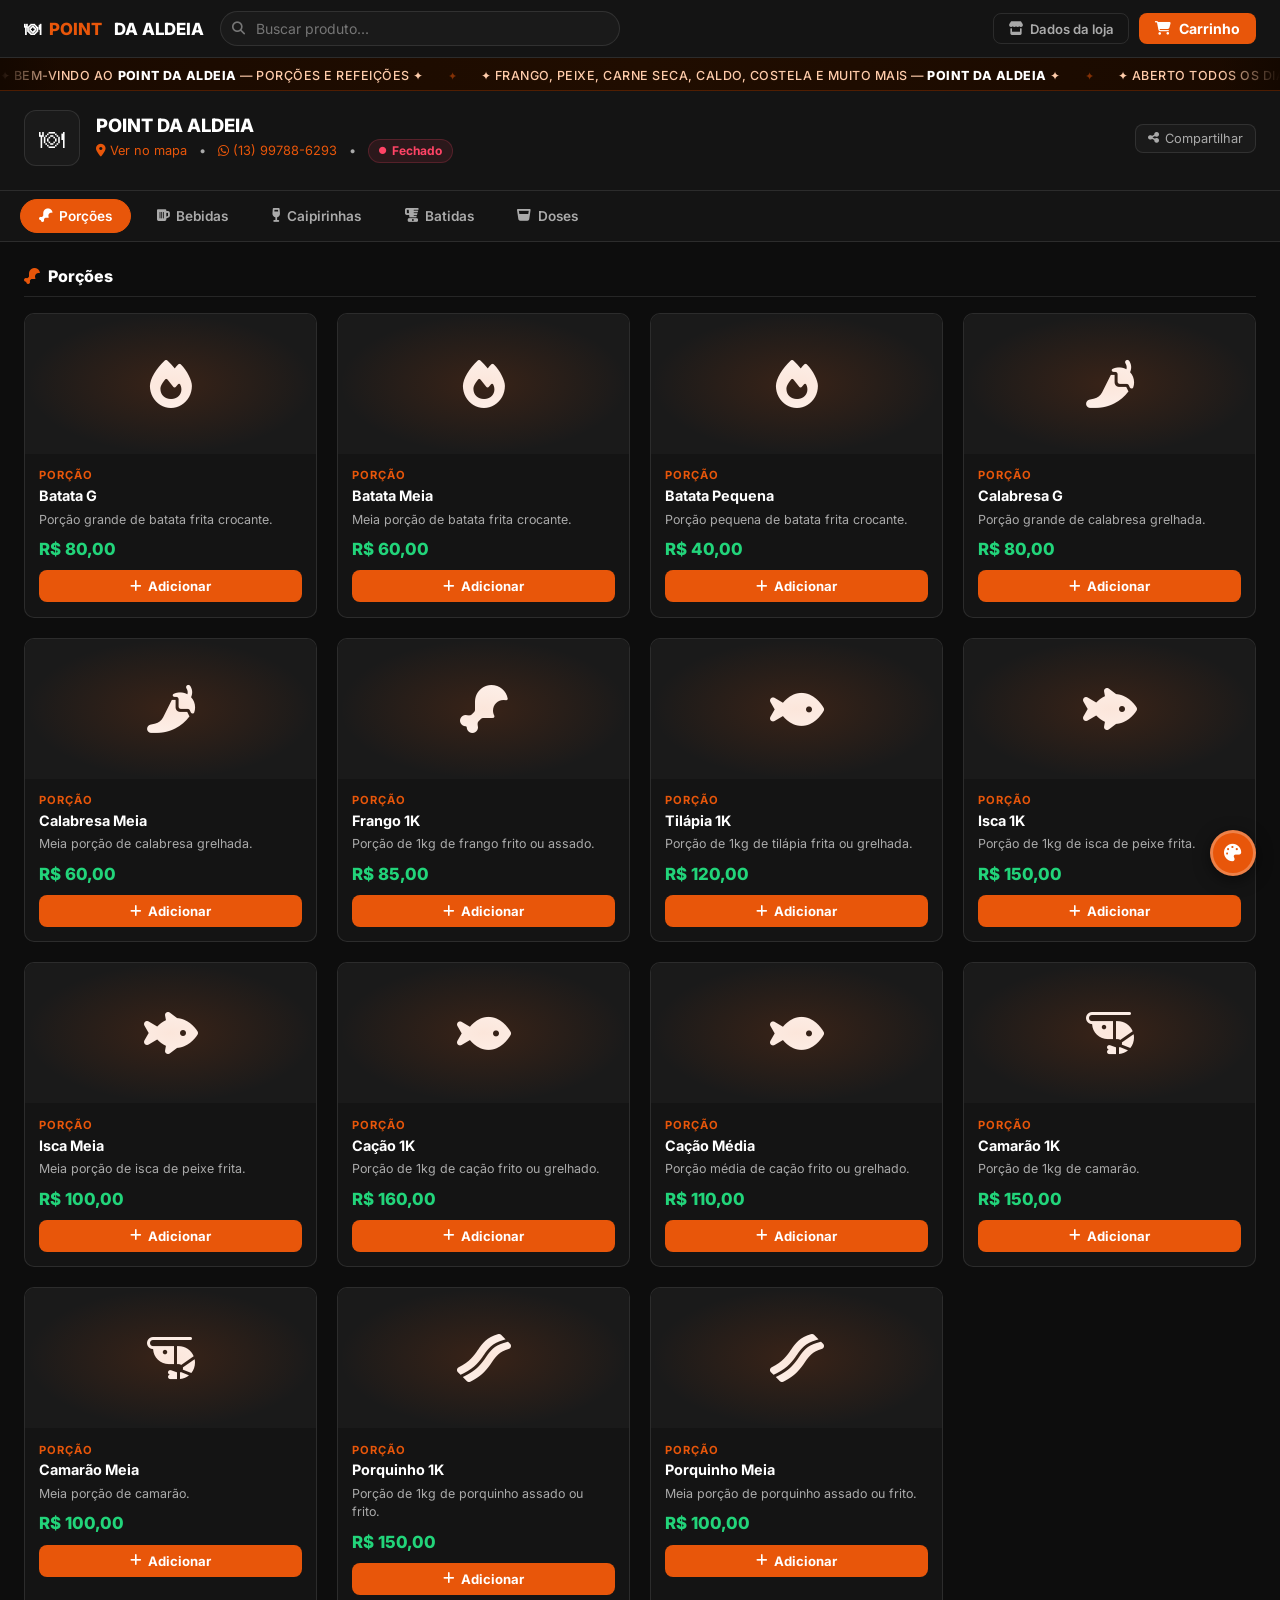
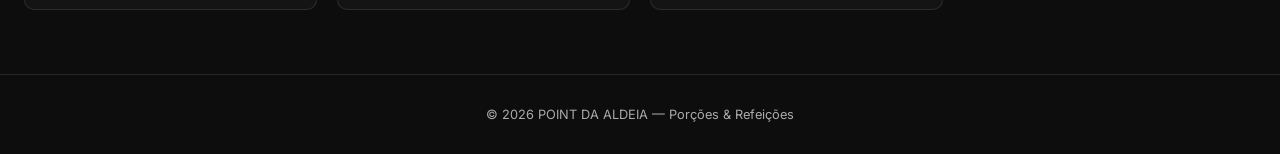
==== commit 72bb8ef3: "Atualizacao 05/09/2026 13:21:01" ====
--- a/index.html
+++ b/index.html
@@ -6,6 +6,7 @@
 <title>POINT DA ALDEIA</title>
 <link href="https://fonts.googleapis.com/css2?family=Inter:wght@300;400;500;600;700;800&display=swap" rel="stylesheet">
 <link rel="stylesheet" href="https://cdnjs.cloudflare.com/ajax/libs/font-awesome/6.5.0/css/all.min.css">
+<link rel="stylesheet" href="tema.css">
 <style>
 /* ===================== LOJA (dark) ===================== */
 :root{
--- a/tema.css
+++ b/tema.css
@@ -0,0 +1,5 @@
+/* COR TEMA - alterada pelo admin */
+:root {
+  --primary: #e8560a;
+  --primary-d: #c44308;
+}
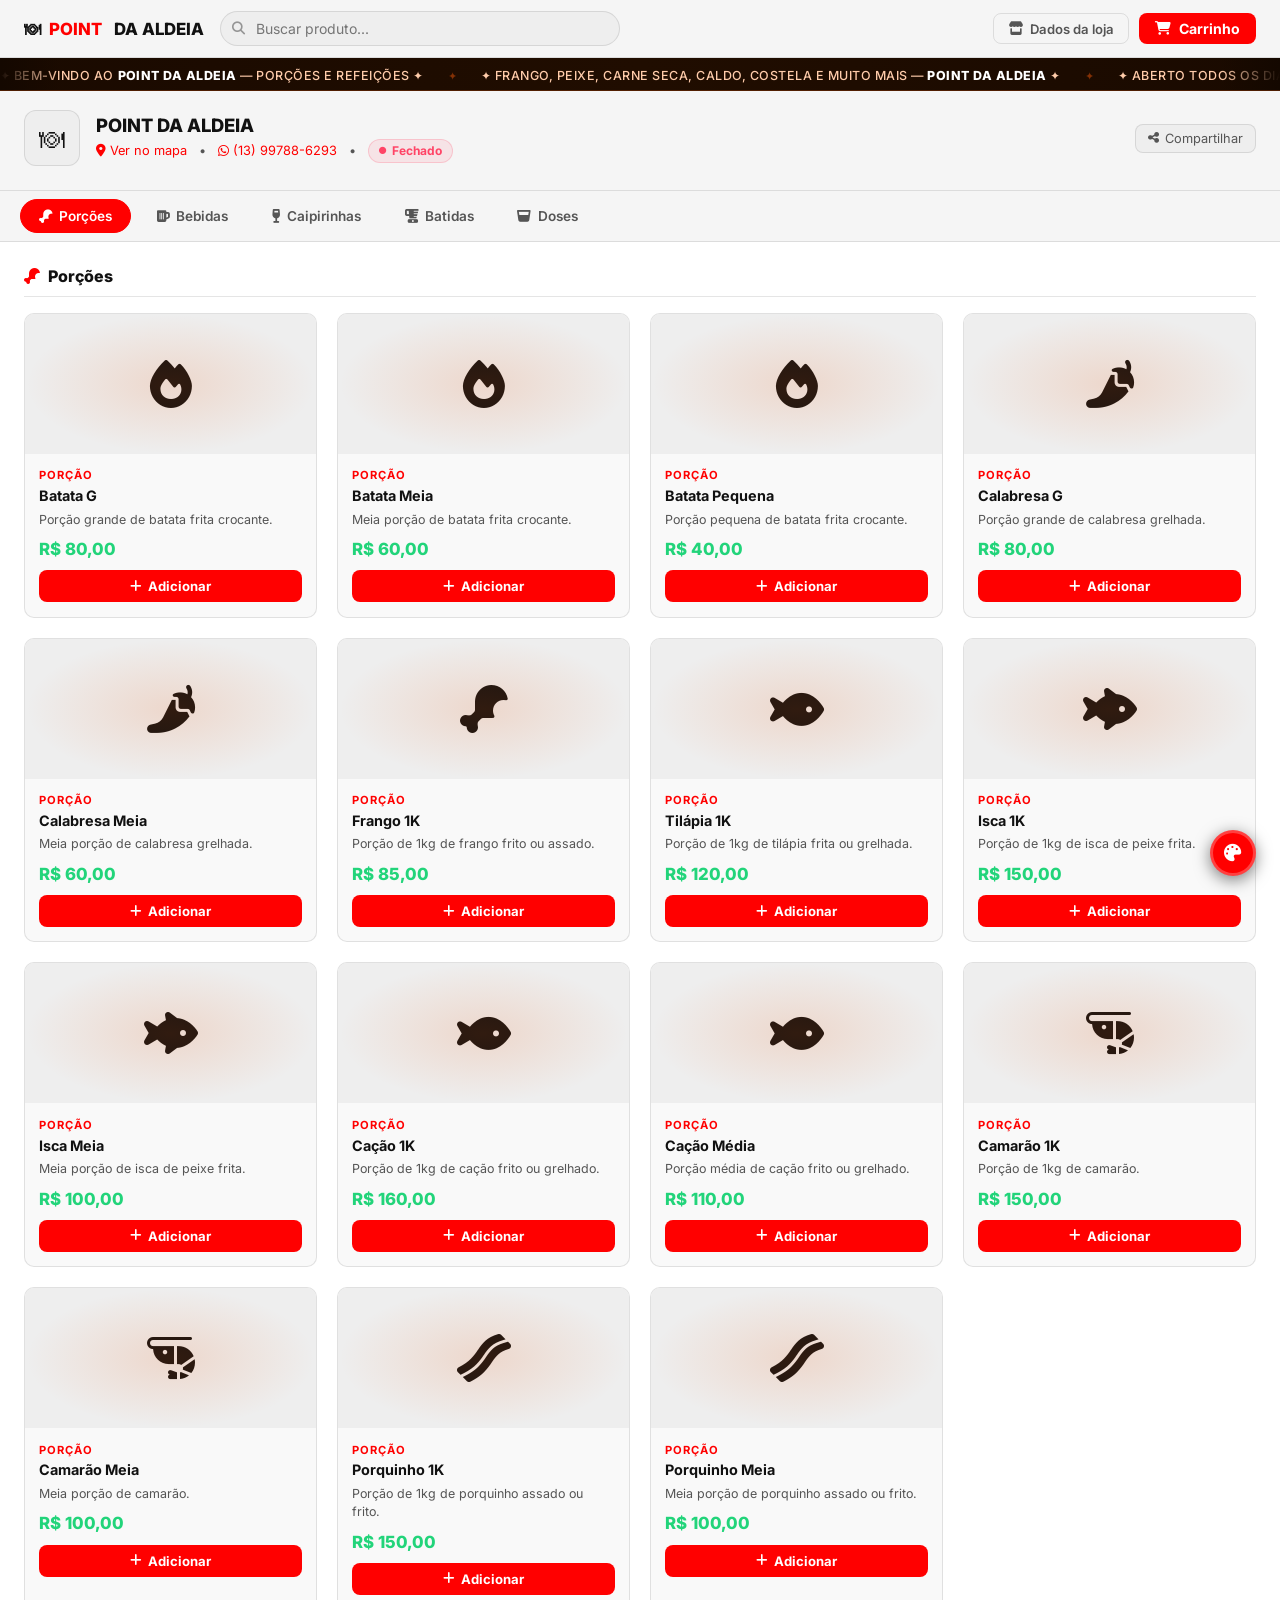
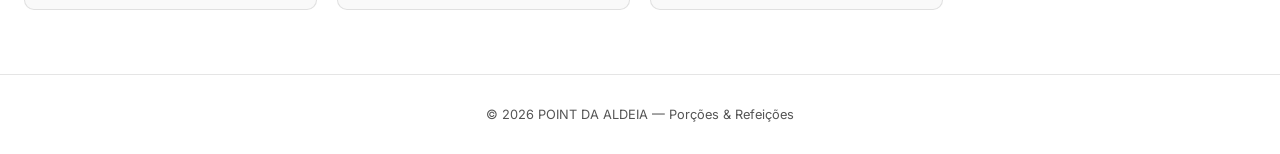
==== commit f94edb03: "Atualizacao 05/09/2026 13:24:37" ====
--- a/index.html
+++ b/index.html
@@ -10,10 +10,10 @@
 <style>
 /* ===================== LOJA (dark) ===================== */
 :root{
-  --bg:#0d0d0d;--bg2:#141414;--bg3:#1a1a1a;--card:#141414;
-  --border:rgba(255,255,255,.10);--primary:#e8560a;--primary-d:#c44308;
-  --text:#ffffff;--text2:#aaa;--success:#22d47a;--danger:#ff4466;
-  --radius:10px;--shadow:0 8px 32px rgba(0,0,0,.5);
+  --bg:#ffffff;--bg2:#f5f5f5;--bg3:#eeeeee;--card:#f9f9f9;
+  --border:rgba(0,0,0,.10);--primary:#ff0000;--primary-d:#cc0000;
+  --text:#111111;--text2:#555555;--success:#22d47a;--danger:#ff4466;
+  --radius:10px;--shadow:0 8px 32px rgba(0,0,0,.15);
 }
 *{margin:0;padding:0;box-sizing:border-box;}
 html{scroll-behavior:smooth;}
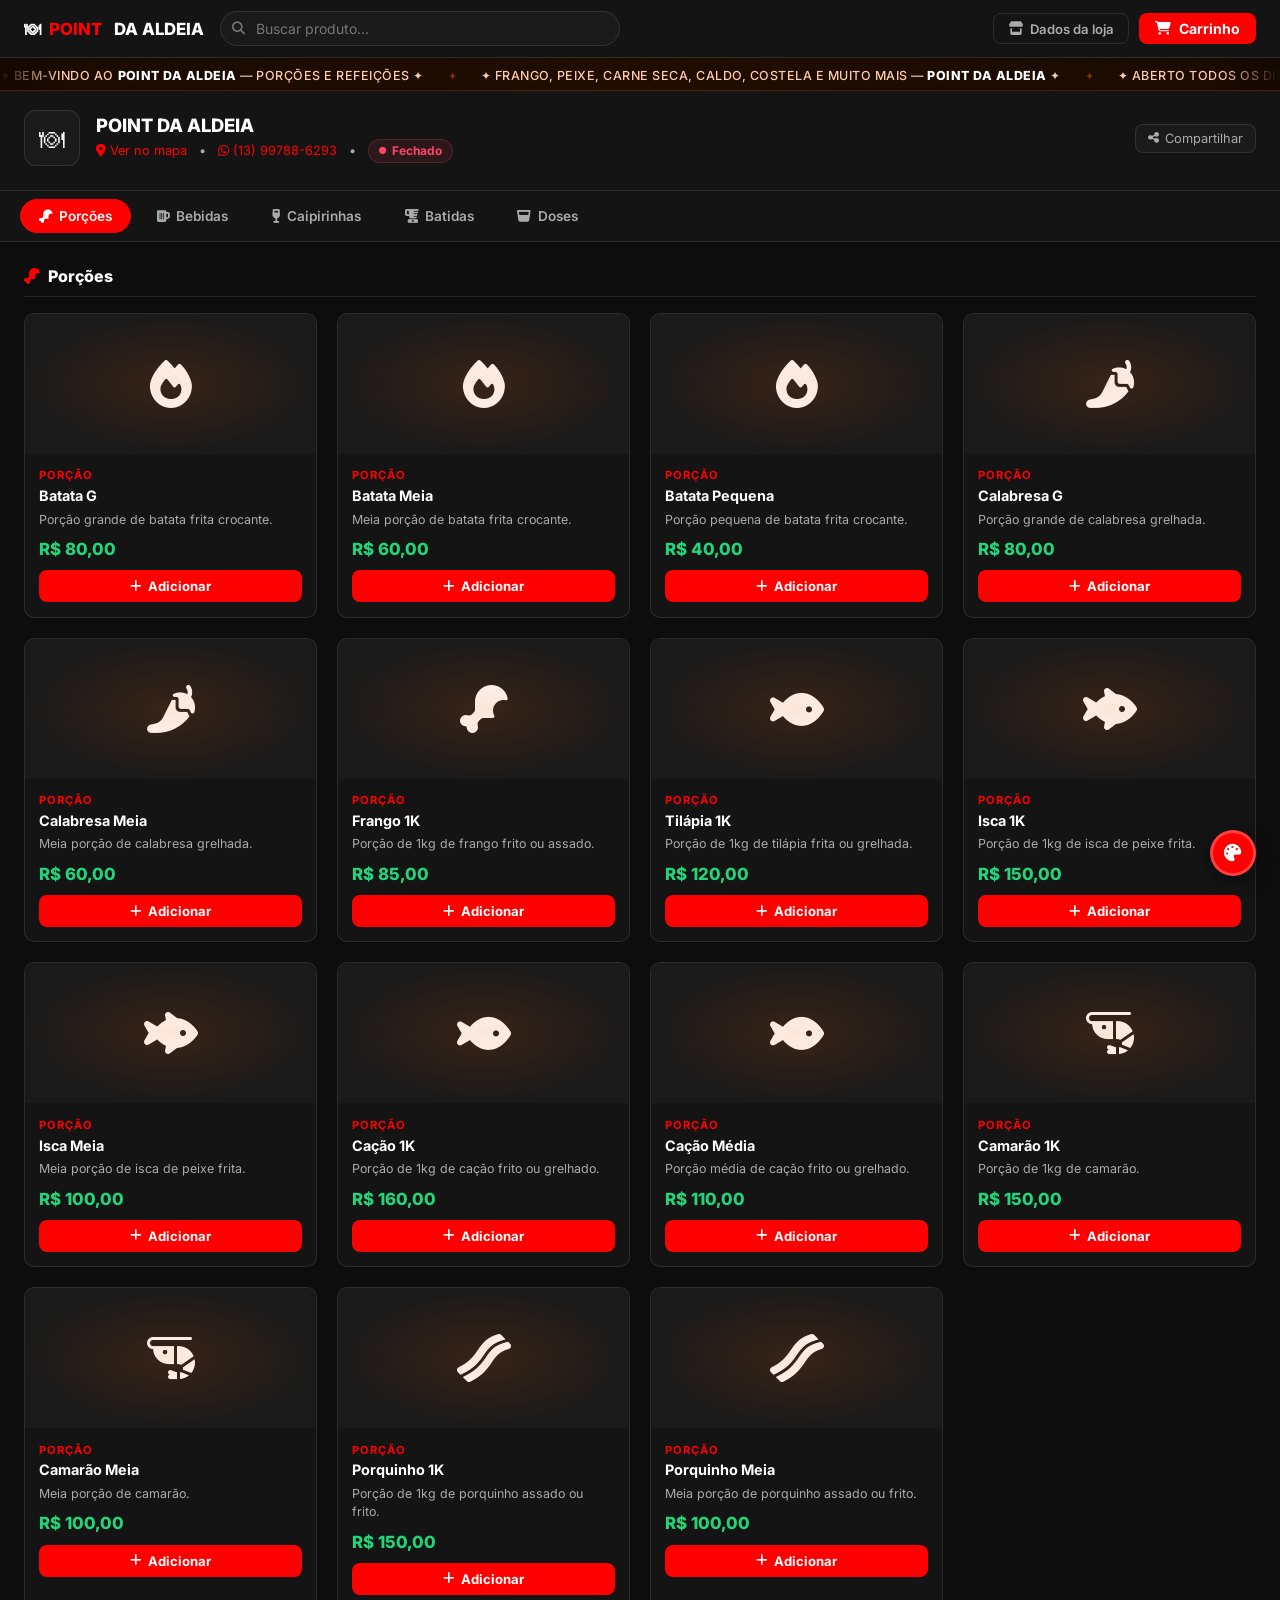
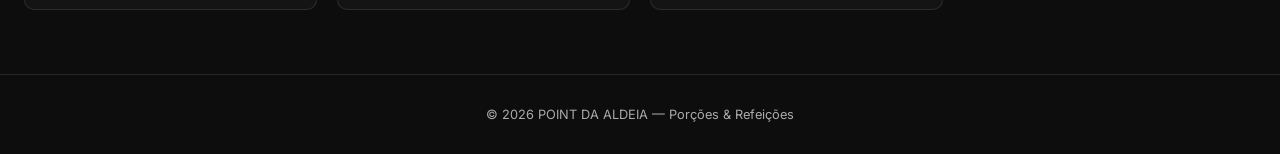
==== commit bae7426b: "Sync inicial 05/09/2026 13:49:32" ====
--- a/index.html
+++ b/index.html
@@ -10,10 +10,10 @@
 <style>
 /* ===================== LOJA (dark) ===================== */
 :root{
-  --bg:#ffffff;--bg2:#f5f5f5;--bg3:#eeeeee;--card:#f9f9f9;
-  --border:rgba(0,0,0,.10);--primary:#ff0000;--primary-d:#cc0000;
-  --text:#111111;--text2:#555555;--success:#22d47a;--danger:#ff4466;
-  --radius:10px;--shadow:0 8px 32px rgba(0,0,0,.15);
+  --bg:#0d0d0d;--bg2:#141414;--bg3:#1a1a1a;--card:#141414;
+  --border:rgba(255,255,255,.10);--primary:#ff0000;--primary-d:#cc0000;
+  --text:#ffffff;--text2:#aaa;--success:#22d47a;--danger:#ff4466;
+  --radius:10px;--shadow:0 8px 32px rgba(0,0,0,.5);
 }
 *{margin:0;padding:0;box-sizing:border-box;}
 html{scroll-behavior:smooth;}
--- a/tema.css
+++ b/tema.css
@@ -1,5 +1,13 @@
 /* COR TEMA - alterada pelo admin */
 :root {
-  --primary: #e8560a;
-  --primary-d: #c44308;
+  --primary: #ff0000;
+  --primary-d: #cc0000;
+  --bg: #0d0d0d;
+  --bg2: #141414;
+  --bg3: #1a1a1a;
+  --card: #141414;
+  --border: rgba(255,255,255,.10);
+  --text: #ffffff;
+  --text2: #aaa;
+  --shadow: 0 8px 32px rgba(0,0,0,.5);
 }
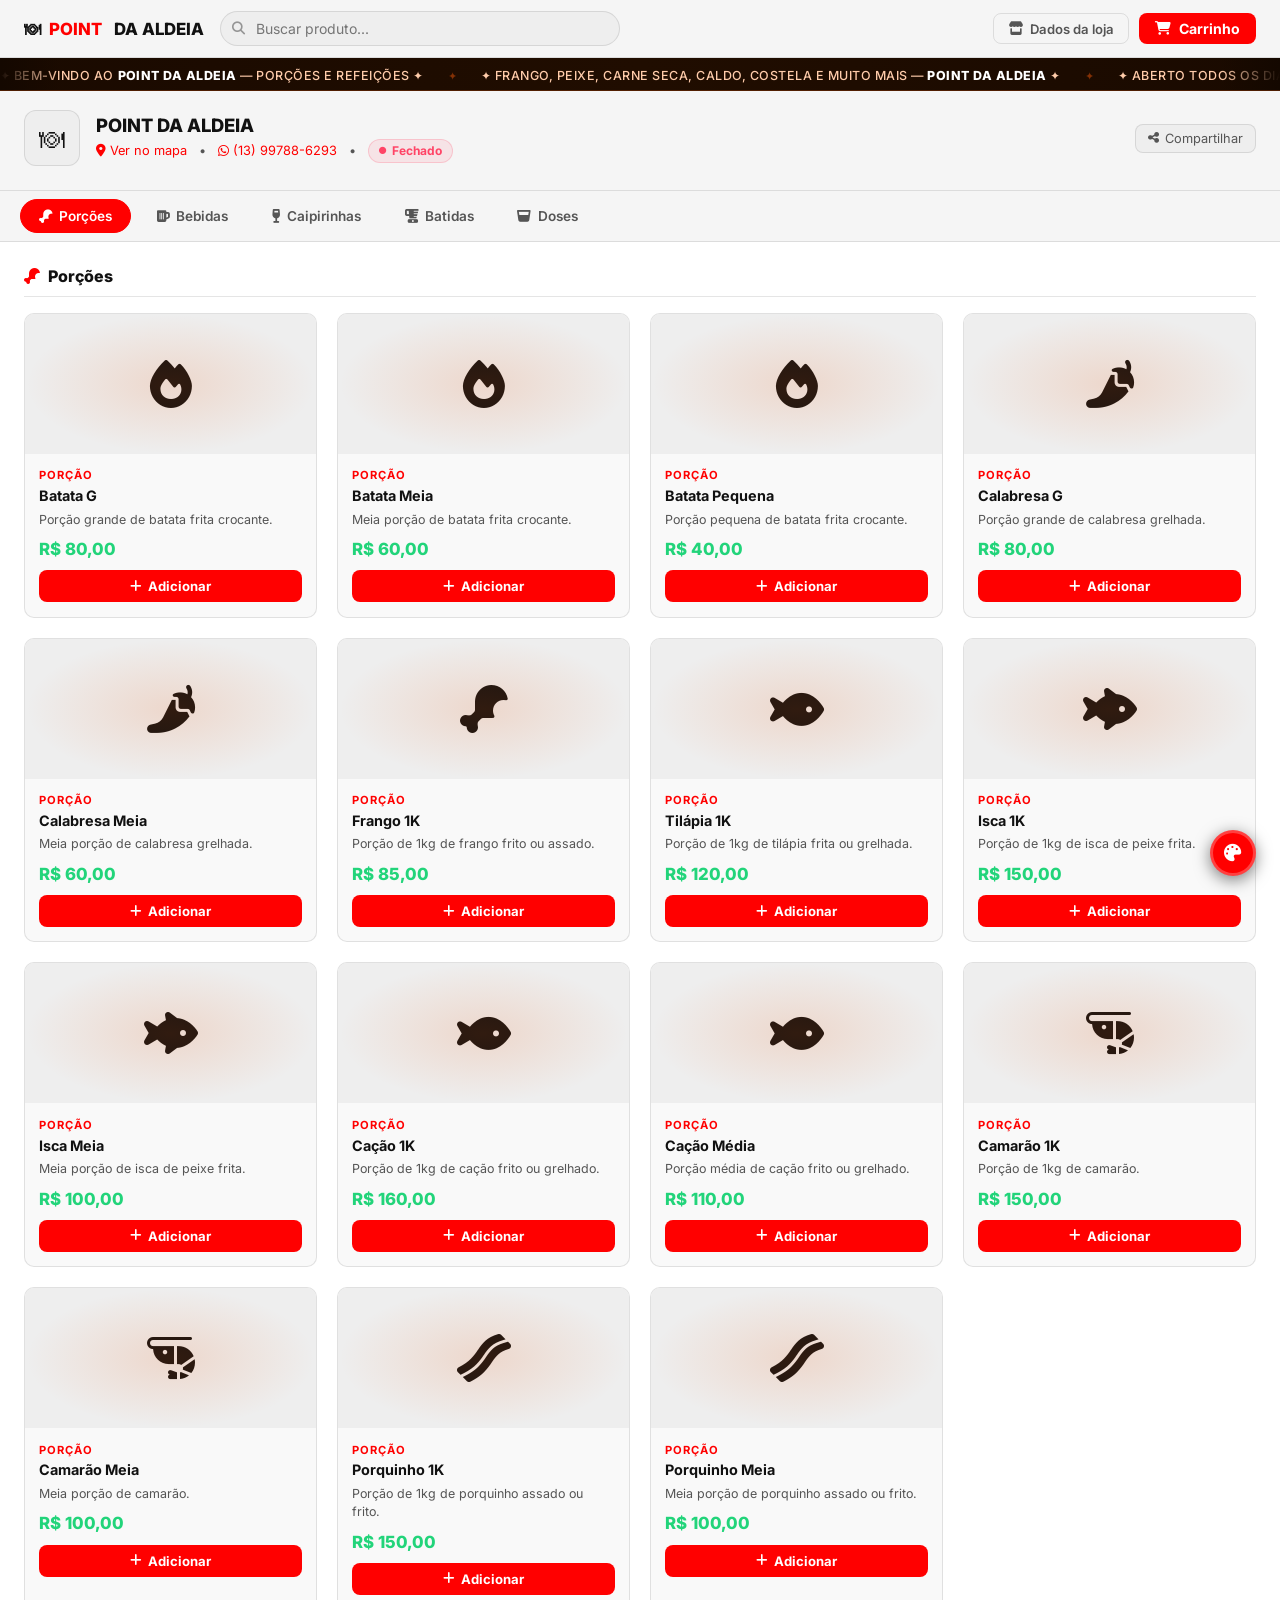
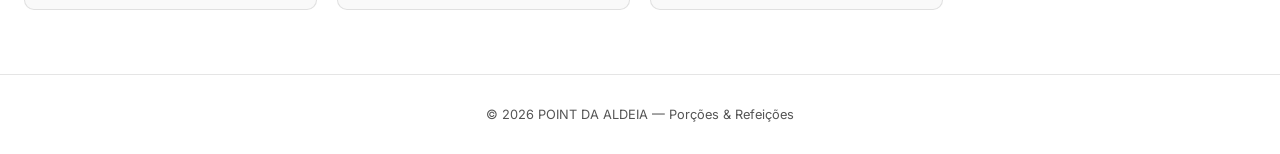
==== commit 32aa98e4: "Auto-update 05/09/2026 13:51:18" ====
--- a/index.html
+++ b/index.html
@@ -10,10 +10,10 @@
 <style>
 /* ===================== LOJA (dark) ===================== */
 :root{
-  --bg:#0d0d0d;--bg2:#141414;--bg3:#1a1a1a;--card:#141414;
-  --border:rgba(255,255,255,.10);--primary:#ff0000;--primary-d:#cc0000;
-  --text:#ffffff;--text2:#aaa;--success:#22d47a;--danger:#ff4466;
-  --radius:10px;--shadow:0 8px 32px rgba(0,0,0,.5);
+  --bg:#ffffff;--bg2:#f5f5f5;--bg3:#eeeeee;--card:#f9f9f9;
+  --border:rgba(0,0,0,.10);--primary:#ff0000;--primary-d:#cc0000;
+  --text:#111111;--text2:#555555;--success:#22d47a;--danger:#ff4466;
+  --radius:10px;--shadow:0 8px 32px rgba(0,0,0,.15);
 }
 *{margin:0;padding:0;box-sizing:border-box;}
 html{scroll-behavior:smooth;}
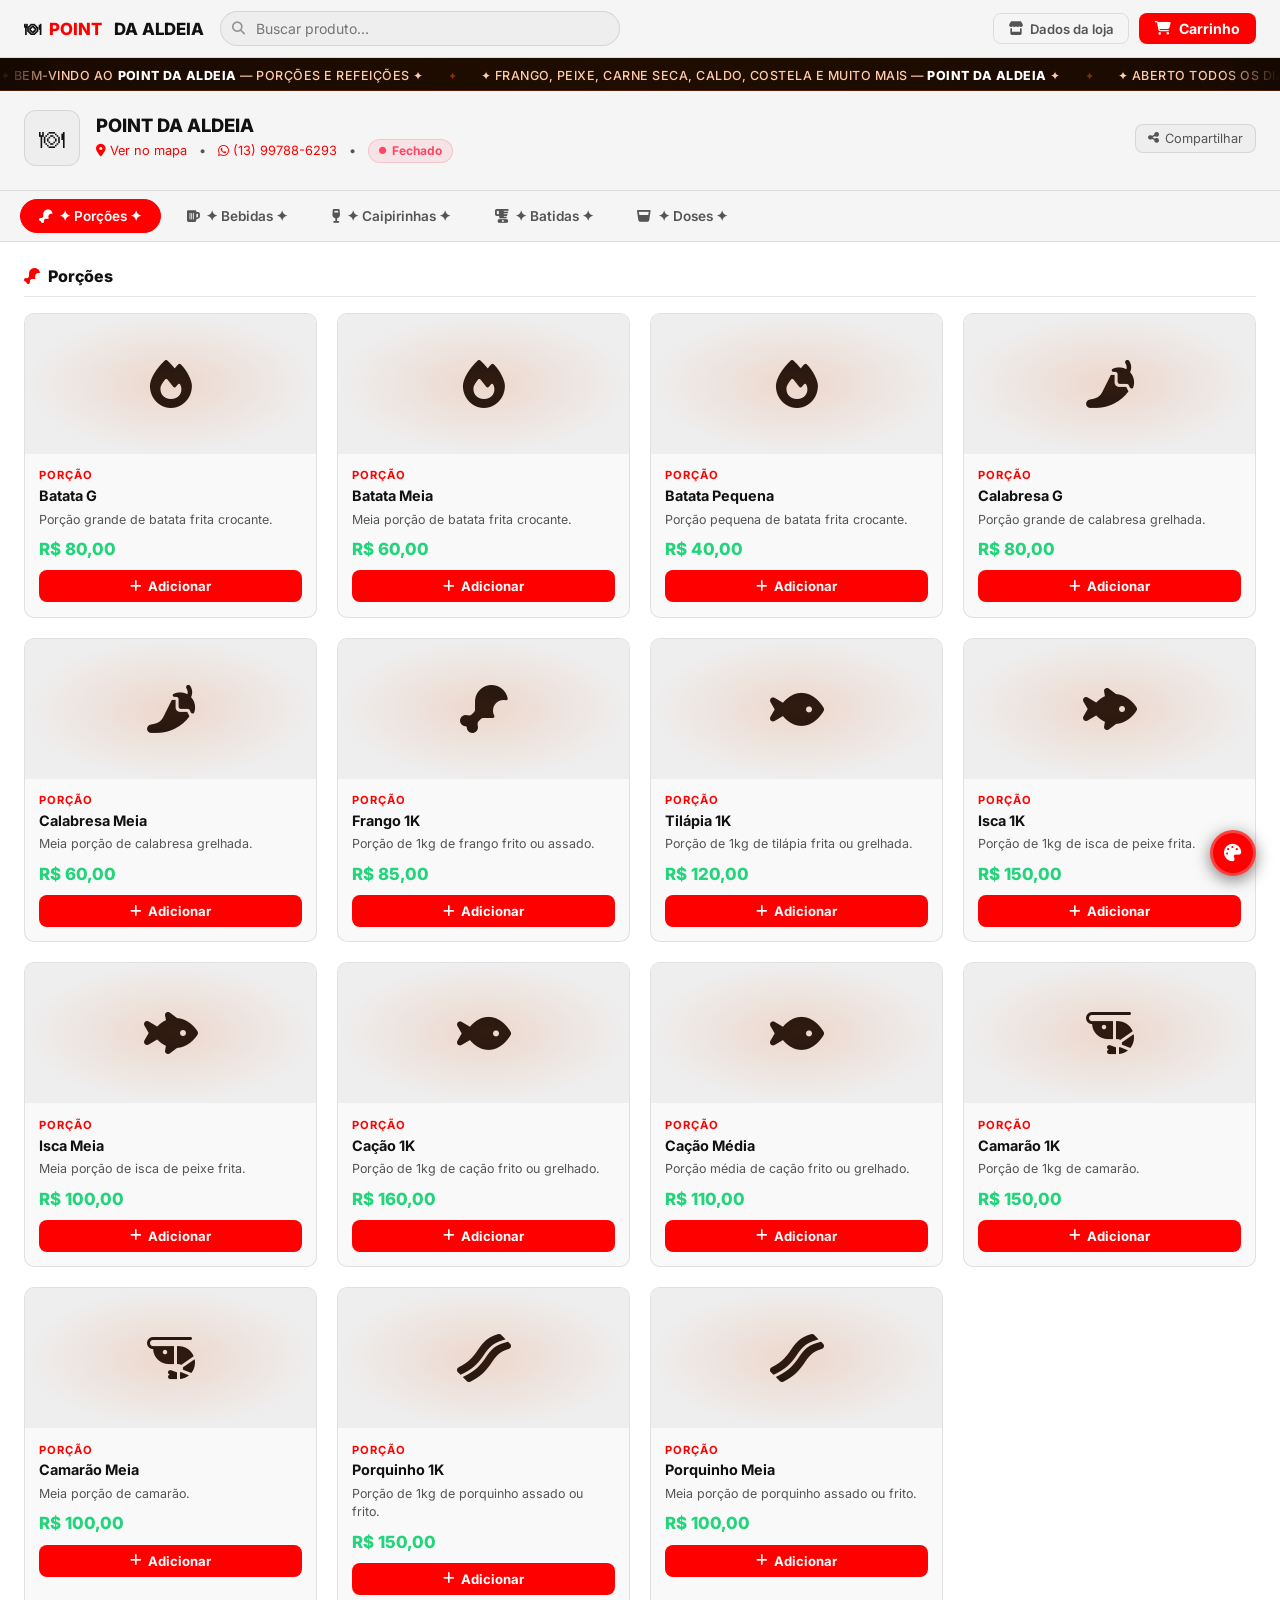
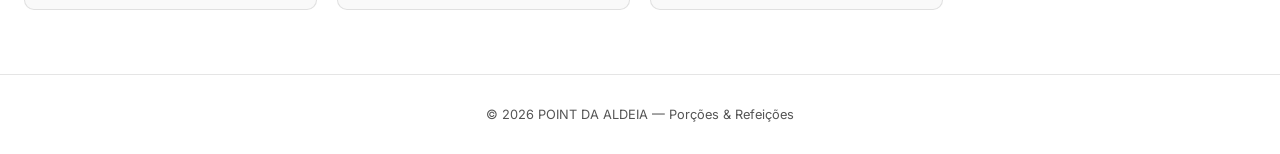
==== commit 2f3c1cc0: "Auto-update 05/09/2026 13:51:28" ====
--- a/index.html
+++ b/index.html
@@ -353,11 +353,11 @@
 <!-- CAT BAR -->
 <div class="cat-bar-wrap">
   <div class="cat-bar" id="catBar">
-    <button class="cat-btn active" data-cat="porcoes"><i class="fas fa-drumstick-bite"></i> Por&ccedil;&otilde;es</button>
-    <button class="cat-btn" data-cat="bebidas"><i class="fas fa-beer-mug-empty"></i> Bebidas</button>
-    <button class="cat-btn" data-cat="caipirinhas"><i class="fas fa-wine-glass"></i> Caipirinhas</button>
-    <button class="cat-btn" data-cat="batidas"><i class="fas fa-blender"></i> Batidas</button>
-    <button class="cat-btn" data-cat="doses"><i class="fas fa-glass-whiskey"></i> Doses</button>
+    <button class="cat-btn active" data-cat="porcoes"><i class="fas fa-drumstick-bite"></i> ✦ Por&ccedil;&otilde;es ✦</button>
+    <button class="cat-btn" data-cat="bebidas"><i class="fas fa-beer-mug-empty"></i> ✦ Bebidas ✦</button>
+    <button class="cat-btn" data-cat="caipirinhas"><i class="fas fa-wine-glass"></i> ✦ Caipirinhas ✦</button>
+    <button class="cat-btn" data-cat="batidas"><i class="fas fa-blender"></i> ✦ Batidas ✦</button>
+    <button class="cat-btn" data-cat="doses"><i class="fas fa-glass-whiskey"></i> ✦ Doses ✦</button>
   </div>
 </div>
 
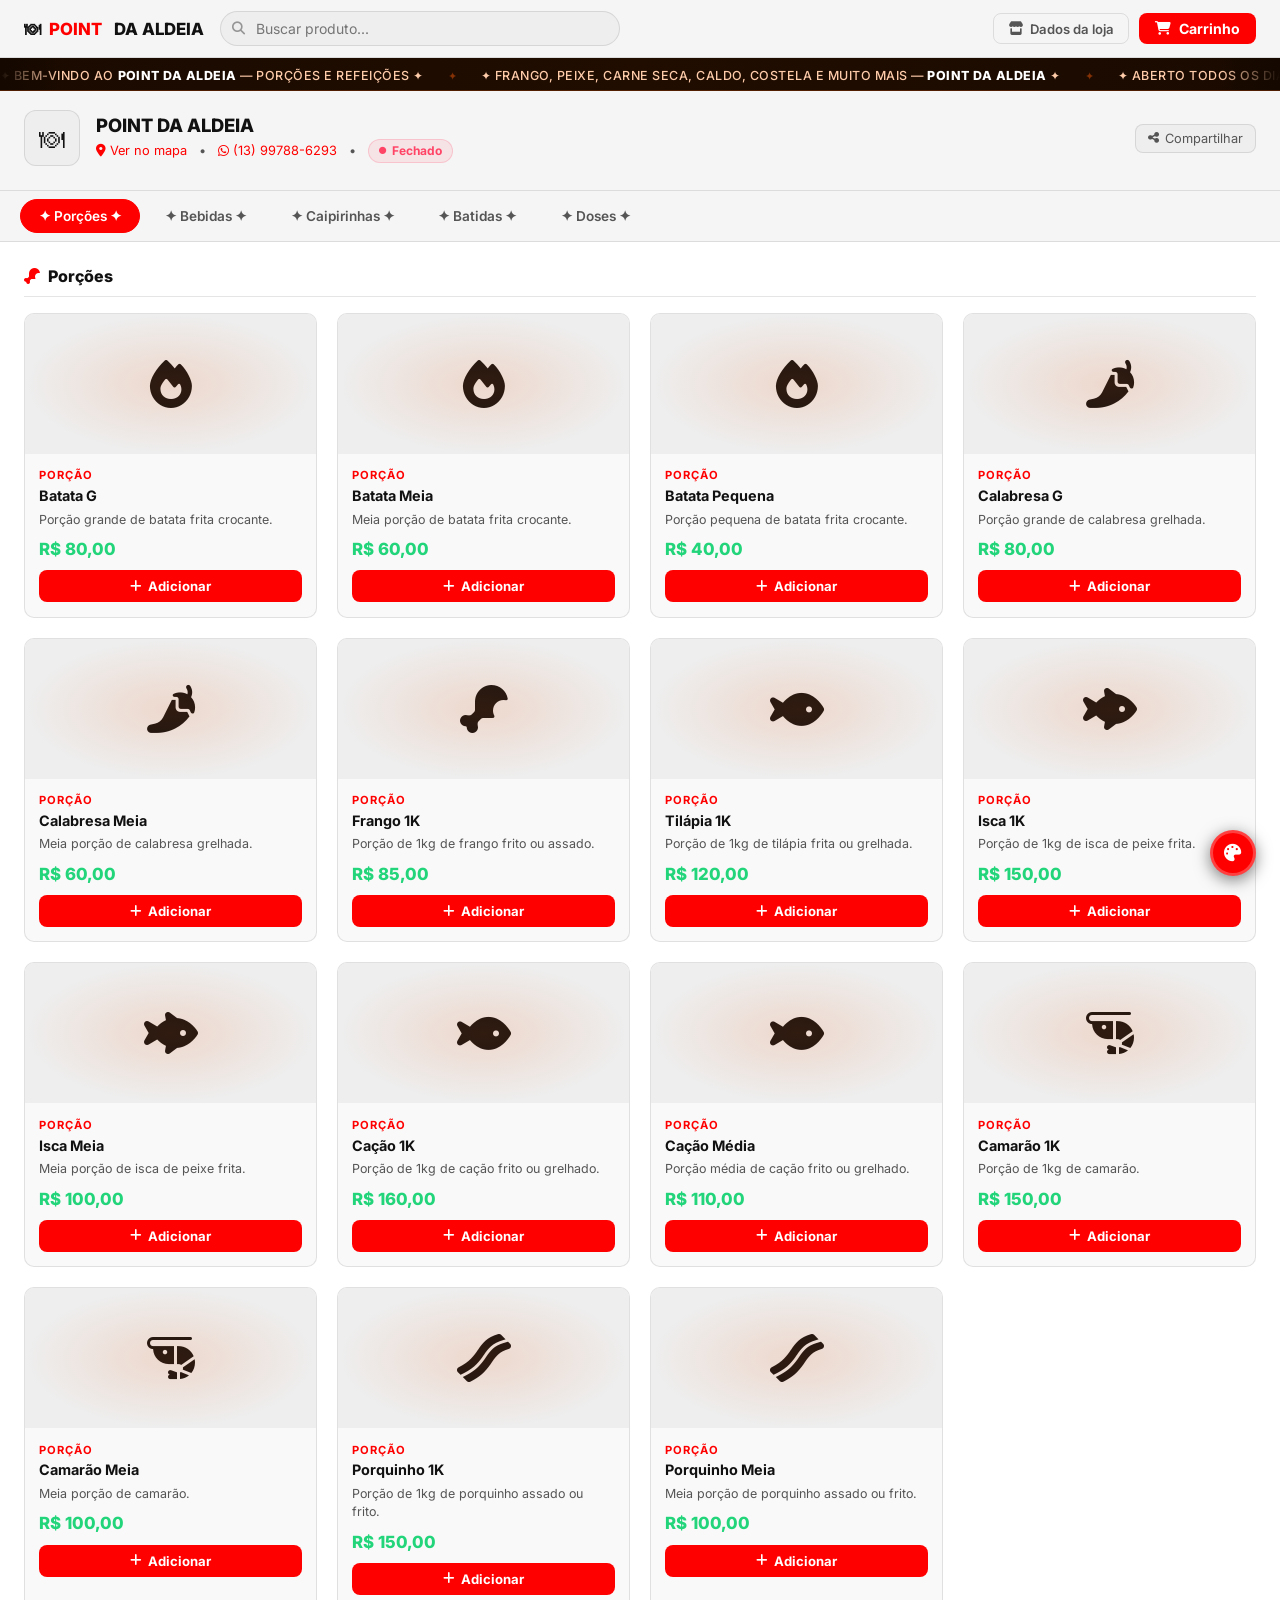
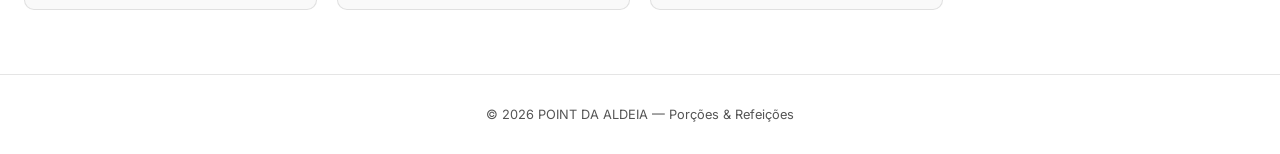
==== commit 62e627b0: "Auto-update 05/09/2026 13:53:06" ====
--- a/index.html
+++ b/index.html
@@ -353,11 +353,11 @@
 <!-- CAT BAR -->
 <div class="cat-bar-wrap">
   <div class="cat-bar" id="catBar">
-    <button class="cat-btn active" data-cat="porcoes"><i class="fas fa-drumstick-bite"></i> ✦ Por&ccedil;&otilde;es ✦</button>
-    <button class="cat-btn" data-cat="bebidas"><i class="fas fa-beer-mug-empty"></i> ✦ Bebidas ✦</button>
-    <button class="cat-btn" data-cat="caipirinhas"><i class="fas fa-wine-glass"></i> ✦ Caipirinhas ✦</button>
-    <button class="cat-btn" data-cat="batidas"><i class="fas fa-blender"></i> ✦ Batidas ✦</button>
-    <button class="cat-btn" data-cat="doses"><i class="fas fa-glass-whiskey"></i> ✦ Doses ✦</button>
+    <button class="cat-btn active" data-cat="porcoes">✦ Por&ccedil;&otilde;es ✦</button>
+    <button class="cat-btn" data-cat="bebidas">✦ Bebidas ✦</button>
+    <button class="cat-btn" data-cat="caipirinhas">✦ Caipirinhas ✦</button>
+    <button class="cat-btn" data-cat="batidas">✦ Batidas ✦</button>
+    <button class="cat-btn" data-cat="doses">✦ Doses ✦</button>
   </div>
 </div>
 
--- a/tema.css
+++ b/tema.css
@@ -2,12 +2,12 @@
 :root {
   --primary: #ff0000;
   --primary-d: #cc0000;
-  --bg: #0d0d0d;
-  --bg2: #141414;
-  --bg3: #1a1a1a;
-  --card: #141414;
-  --border: rgba(255,255,255,.10);
-  --text: #ffffff;
-  --text2: #aaa;
-  --shadow: 0 8px 32px rgba(0,0,0,.5);
+  --bg: #ffffff;
+  --bg2: #f5f5f5;
+  --bg3: #eeeeee;
+  --card: #f9f9f9;
+  --border: rgba(0,0,0,.10);
+  --text: #111111;
+  --text2: #555555;
+  --shadow: 0 8px 32px rgba(0,0,0,.15);
 }
